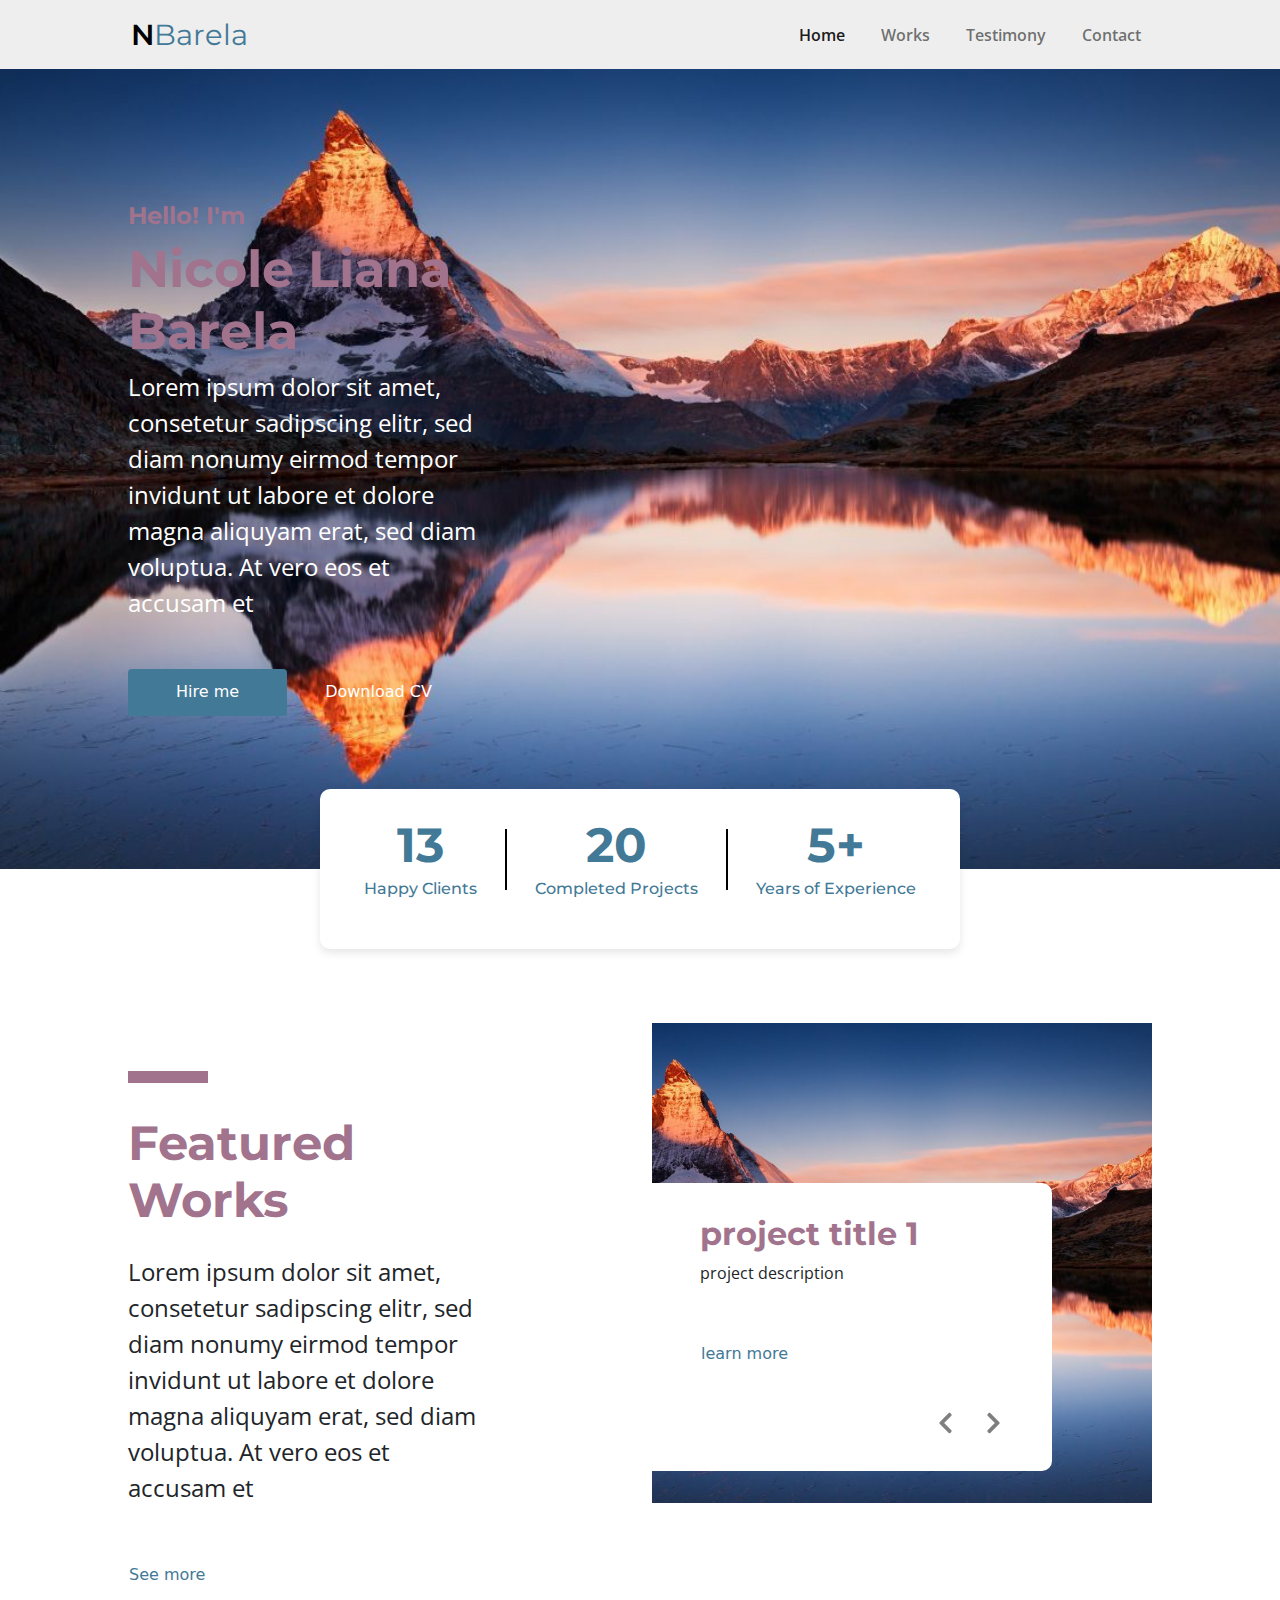
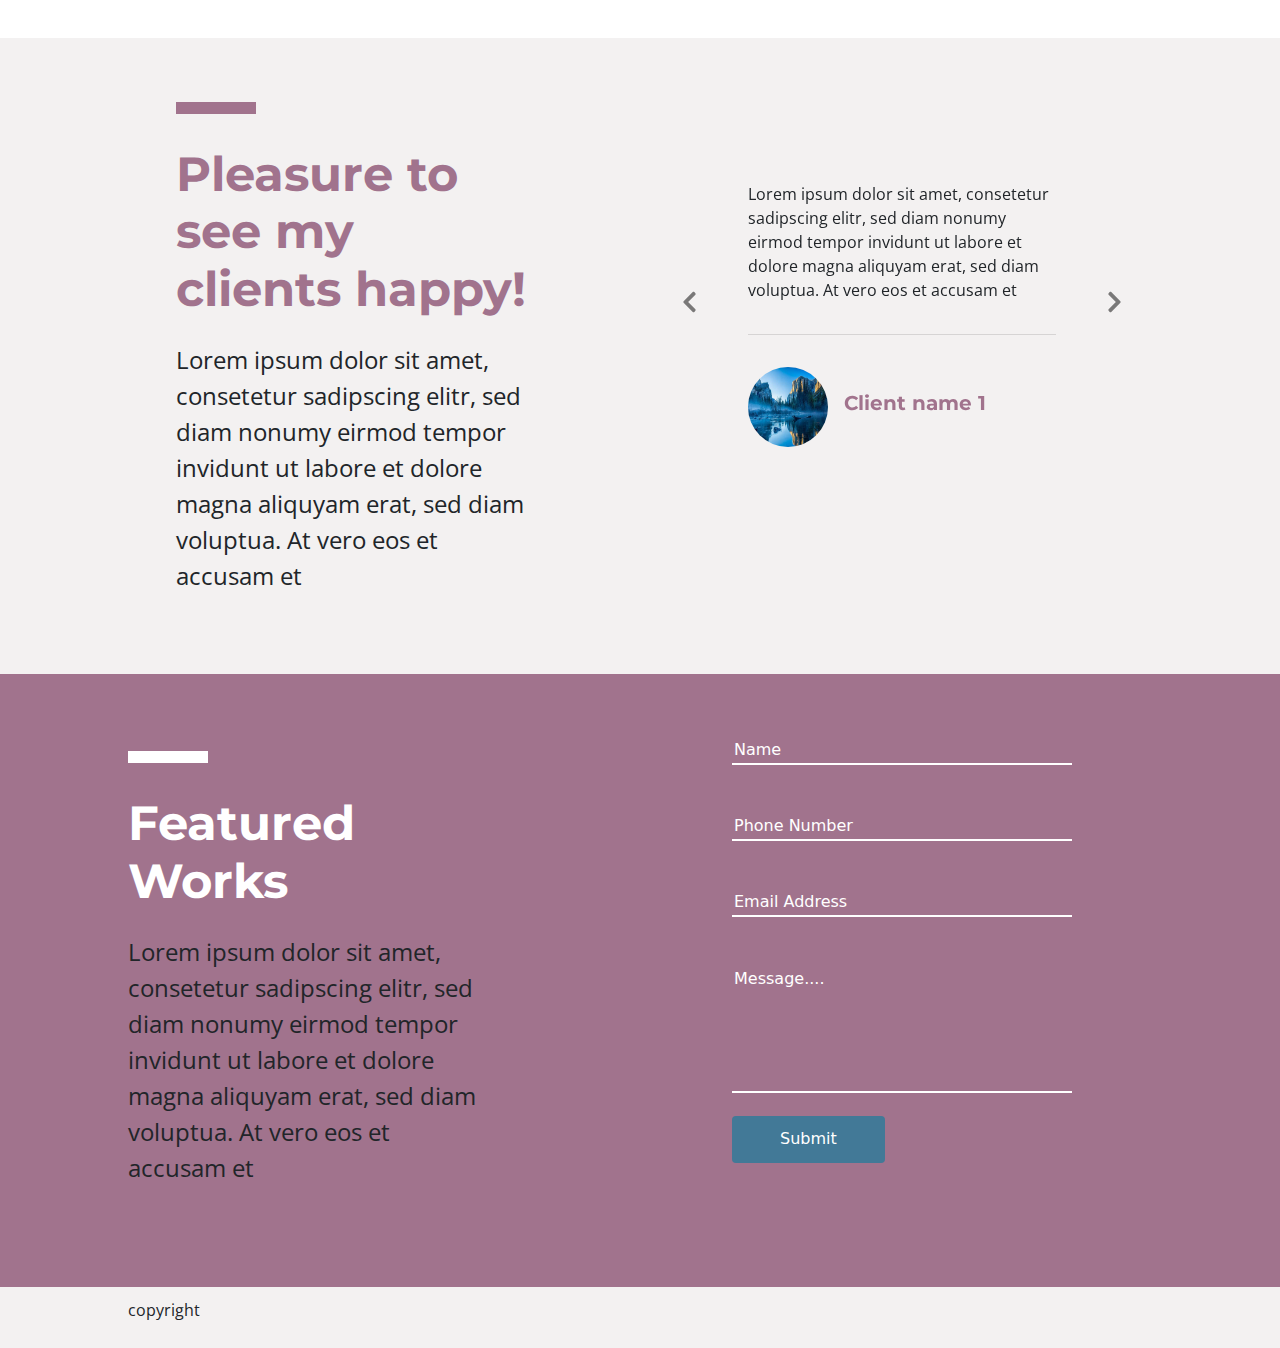
==== index.html @ 551d6d1c "commit" ====
<!DOCTYPE html>
<html lang="en">
<head>
    <meta charset="UTF-8">
    <meta name="viewport" content="width=device-width, initial-scale=1.0">
    <title>Home</title>



<!----bootstrap css---->
<link href="https://cdn.jsdelivr.net/npm/bootstrap@5.0.0-beta2/dist/css/bootstrap.min.css" rel="stylesheet" integrity="sha384-BmbxuPwQa2lc/FVzBcNJ7UAyJxM6wuqIj61tLrc4wSX0szH/Ev+nYRRuWlolflfl" crossorigin="anonymous">

<!----bootstrap css files---->
<link rel="stylesheet" href="./css/bootstrap.min.css">
<link rel="stylesheet" href="./css/bootstrap.css">

<!----custom css---->
<link href="css/styles.css" rel="stylesheet">

<!----google fonts---->
<link rel="preconnect" href="https://fonts.gstatic.com">
<link href="https://fonts.googleapis.com/css2?family=Montserrat:ital,wght@0,200;0,300;0,400;0,500;0,600;0,700;0,800;1,200;1,300;1,400;1,500;1,600;1,700;1,800&family=Open+Sans:ital,wght@0,300;0,400;0,600;0,700;0,800;1,300;1,400;1,600;1,700;1,800&display=swap" rel="stylesheet">

<!---bootstrap js---->
<script src="https://cdn.jsdelivr.net/npm/bootstrap@5.0.0-beta2/dist/js/bootstrap.bundle.min.js" integrity="sha384-b5kHyXgcpbZJO/tY9Ul7kGkf1S0CWuKcCD38l8YkeH8z8QjE0GmW1gYU5S9FOnJ0" crossorigin="anonymous"></script>

<!----fontawesome---->
<link rel="stylesheet" href="https://use.fontawesome.com/releases/v5.15.2/css/all.css" integrity="sha384-vSIIfh2YWi9wW0r9iZe7RJPrKwp6bG+s9QZMoITbCckVJqGCCRhc+ccxNcdpHuYu" crossorigin="anonymous">



</head>

<body>
<!---nav--->

<header id="header" >
    <nav class="navbar navbar-light fixed-top nav-background-color navbar-expand-lg hero-component">
        <div class="container-fluid">
            <a class="navbar-brand" href="#"><span class="brand">N<span class="brand-surname">Barela</span></span></a>
            <button class="navbar-toggler" type="button" data-bs-toggle="collapse" data-bs-target="#navbarNav" aria-controls="navbarNavDropdown" aria-expanded="false" aria-label="toggle navigation"><span class="navbar-toggler-icon"></span>
            </button>
            <div class="collapse navbar-collapse justify-content-end" id="navbarNav">
                <ul class="navbar-nav">
                    <li class="nav-item nav-item-font"><a class="nav-link active" aria-current="page" href="">Home</a></li>
                    <li class="nav-item nav-item-font"><a class="nav-link"  href="">Works</a></li>
                    <li class="nav-item nav-item-font"><a class="nav-link"  href="">Testimony</a></li>
                    <li class="nav-item nav-item-font"><a class="nav-link"  href="">Contact</a></li>
                </ul>
            </div>
        </div>
    </nav>
</header>




<!---hero---->
<div id="hero-section">
    <div class="container-fluid hero-component hero-image">
        <div class="row">
            <div class="col-lg-6">
                <div class="padding-hero-text">
                    <h1 class="small-heading">Hello! I'm</h1>
                    <h1 class="owner-name">Nicole Liana Barela</h1>
                    <p class="intro white-paragraph main-paragraph">Lorem ipsum dolor sit amet, consetetur sadipscing elitr, sed diam nonumy eirmod tempor invidunt ut labore et   dolore magna aliquyam erat, sed diam voluptua. At vero eos et accusam et</p>
                    </div>
                    <a href="#" target="_self" type="button" class="btn btn-primary button_fill"><span class="button-font-color">Hire me</span></a>
                    <a href="#" target="_blank" type="button" class="btn button_text"><span class="button-font-color">Download CV</span><i class="fas fa-arrow-down download-arrow"></i></a>
            </div>
        </div>
    </div>
</div>

<!-----credentials----->
<div id="credentials1">
    <div class="container-fluid bg-box">
        <div class="row">
            <div class="align-credentials">
                <h3 class="credentiils-titles">13<br><span class="sub-credential">Happy Clients</span></h3>
                <div class="vertical-lines"></div>
                <h3 class="credentiils-titles">20<br><span class="sub-credential">Completed Projects</span></h3>
                <div class="vertical-lines"></div>
                <h3 class="credentiils-titles">5+<br><span class="sub-credential">Years of Experience</span></h3>
            </div>
        </div>
    </div>
</div>
<!---featured works--->
<div id="featured-project">
    <div class="container-fluid hero-component">
        <div class="row">
            <div class="col-lg-6 order-lg-2 order-sm-first">
                <div id="project-carousel" class="carousel slide carousel-fade" data-bs-ride="carousel">
                    <div class="carousel-inner"> 

                        <!--
                        <ol class="carousel-indicators indicator-placement carousel-indicator-color">
                            <li data-bs-ride="carousel" class="active" data-bs-target="#project-carousel" data-bs-slide-to="0" aria-label="Slide 1" aria-current="true"></li>
                            <li data-bs-ride="carousel" data-bs-target="#project-carousel" data-bs-slide-to="1" aria-label="Slide 2"></li>
                            <li data-bs-ride="carousel" data-bs-target="#project-carousel" data-bs-slide-to="2" aria-label="Slide 3"></li>
                        </ol> 
                        -->
                        
                        <div class="carousel-item carousel-item-bg active">
                            <img src="/images/bg-sample.jpg" class="d-block project-images" alt="">
                            <div class="container">
                                <div class="carousel-description-bg">
                                    <h2>project title 1</h2>
                                    <p>project description</p>
                                    <a href="#" class="btn button_text_blue" type="button">learn more<i class="fas fa-arrow-right right-arrow"></i></a>
                                </div>
                            </div>
                        </div>
                        <div class="carousel-item carousel-item-bg">
                            <img src="/images/bg-sample 2.jpg" class="d-block project-images" alt="">
                            <div class="container">
                                <div class="carousel-description-bg">
                                    <h2>project title 2</h2>
                                    <p>project description</p>
                                    <a href="#" class="btn button_text_blue" type="button">learn more<i class="fas fa-arrow-right right-arrow"></i></a>
                                </div>
                            </div>
                        </div>
                        <div class="carousel-item carousel-item-bg">
                            <img src="/images/bg sample 3.jpg" class="d-block project-images" alt="">
                            <div class="container">
                                <div class="carousel-description-bg">
                                    <h2>project title 3</h2>
                                    <p>project description</p>
                                    <a href="#" class="btn button_text_blue" type="button">learn more<i class="fas fa-arrow-right right-arrow"></i></a>
                                </div>
                            </div>
                        </div>
                    </div>

                    <div class="project-arrows">
                        <button class="carousel-control-prev project-arrow-left" data-bs-target="#project-carousel" type="button" data-bs-slide="prev">
                            <span class="carousel-control-prev-icon" aria-hiddin="true"></span>
                            <span class="visually-hidden">Previous</span>
                        </button>
                        <button class="carousel-control-next project-arrow-right" type="button" data-bs-target="#project-carousel" data-bs-slide="next">
                            <span class="carousel-control-next-icon" aria-hidden="true"></span>
                            <span class="visually-hidden">Next</span>
                        </button>
                    </div>

                </div>
            </div>

            <div class="col-lg-6 order-lg-1 order-sm-last">
                <div class="padding-hero-text">
                    <div class="horizontal-lines"></div>
                    <h1 class="title-size">Featured Works</h1>
                    <p class="main-paragraph">Lorem ipsum dolor sit amet, consetetur sadipscing elitr, sed diam nonumy eirmod tempor invidunt ut labore et dolore magna aliquyam erat, sed diam voluptua. At vero eos et accusam et </p>
                </div>
                <a type="button" class="btn button_text_blue">See more<i class="fas fa-arrow-right right-arrow"></i></a>
            </div>

            
        </div>
    </div>
</div>

<!---testimony--->

<div id="testimony">
    <div class="container-fluid hero-component">
        <div class="row">
            <div class="col-lg-6">
                <div class="padding-hero-text">
                    <div class="horizontal-lines"></div>
                    <h1 class="title-size">Pleasure to see my clients happy!</h1>
                    <p class="main-paragraph">Lorem ipsum dolor sit amet, consetetur sadipscing elitr, sed diam nonumy eirmod tempor invidunt ut labore et dolore magna aliquyam erat, sed diam voluptua. At vero eos et accusam et </p>
                </div>
            </div>
            <div class="col-lg-6 testimonials">
            <!--
            <div id="testimony-cards" class="carousel slide" data-bs-ride="carousel" > 
                
                <ol class="carousel-indicators testimony-indicators carousel-indicator-color">
                    <li type="button" data-bs-ride="carousel" data-bs-target="#testimony-cards" data-bs-slide-to="0" class="active" aria-current="true" aria-label="Slide 1"></li>
                    <li type="button" data-bs-ride="carousel" data-bs-target="#testimony-cards" data-bs-slide-to="1" aria-label="Slide 2"></li>
                </ol> 

                <div class="carousel-inner">
                    <div class="carousel-item active">
                        <div class="row">
                            <div class="col">
                                <div class="container card">
                                    <div class="profile-image"></div>
                                    <div class="client-placeholder"></div>
                                    <div class="testimony-text">
                                        <h3>Client Name 1</h3>
                                        <p class="p-title-spacing">Lorem ipsum dolor sit amet, consetetur sadipscing elitr, sed diam nonumy eirmod tempor invidunt ut labore et dolore magna aliquyam erat, sed diam voluptua. At vero eos et accusam et</p>
                                    </div>
                                </div>
                            </div>

                            <div class="col">
                                <div class="container card">
                                    <div class="profile-image"></div>
                                    <div class="client-placeholder"></div>
                                    <div class="testimony-text">
                                        <h3>Client Name 2</h3>
                                        <p class="p-title-spacing">Lorem ipsum dolor sit amet, consetetur sadipscing elitr, sed diam nonumy eirmod tempor invidunt ut labore et dolore magna aliquyam erat, sed diam voluptua. At vero eos et accusam et</p>
                                    </div>
                                </div>
                            </div>
                        </div>
                    </div>

                    <div class="carousel-item">
                        <div class="row">
                            <div class="col">
                                <div class="container card">
                                    <div class="profile-image"></div>
                                    <div class="client-placeholder"></div>
                                    <div class="testimony-text">
                                        <h3>Client Name 3</h3>
                                        <p class="p-title-spacing">Lorem ipsum dolor sit amet, consetetur sadipscing elitr, sed diam nonumy eirmod tempor invidunt ut labore et dolore magna aliquyam erat, sed diam voluptua. At vero eos et accusam et</p>
                                    </div>
                                </div>
                            </div>

                            <div class="col">
                                <div class="container card">
                                    <div class="profile-image"></div>
                                    <div class="client-placeholder"></div>
                                    <div class="testimony-text">
                                        <h3>Client Name 4</h3>
                                        <p class="p-title-spacing">Lorem ipsum dolor sit amet, consetetur sadipscing elitr, sed diam nonumy eirmod tempor invidunt ut labore et dolore magna aliquyam erat, sed diam voluptua. At vero eos et accusam et</p>
                                    </div>
                                </div>
                            </div>
                        </div>
                    </div>
                

                </div>
            
            </div> 
            --->
                
            <div id="testimonials-2" class="carousel slide" data-bs-ride="carousel">
                <div class="carousel-inner">
                    <div class="carousel-item active">
                        <div class="testimony-text ">
                            <div class="quote-spacing">
                                <i class="fas fa-quote-left fa-5x"></i>
                            </div>
                            <p>Lorem ipsum dolor sit amet, consetetur sadipscing elitr, sed diam nonumy eirmod tempor invidunt ut labore et dolore magna aliquyam erat, sed diam voluptua. At vero eos et accusam et</p>
                            <hr class="testimonial-hr">
                            <div class="client-info">  
                                <img class="client-image" src="/images/bg-sample 2.jpg" alt="">
                                <h5 class="client-name">Client name 1</h5>
                            </div>
                        </div>
                    </div>

                    <div class="carousel-item">
                        <div class="testimony-text ">
                            <div class="quote-spacing">
                                <i class="fas fa-quote-left fa-5x"></i>
                            </div>
                            <p>Lorem ipsum dolor sit amet, consetetur sadipscing elitr, sed diam nonumy eirmod tempor invidunt ut labore et dolore magna aliquyam erat, sed diam voluptua. At vero eos et accusam et</p>
                            <hr class="testimonial-hr">
                            <div class="client-info">  
                                <img class="client-image" src="/images/bg-sample 2.jpg" alt="">
                                <h5 class="client-name">Client name 2</h5>
                            </div>
                        </div>
                    </div>
                    

                    
                </div>
                <button class="carousel-control-prev" type="button" data-bs-target="#testimonials-2" data-bs-slide="prev">
                    <span class="carousel-control-prev-icon " aria-hidden="true"></span>
                    <span class="visually-hidden">Previous</span>
                </button>
                <button class="carousel-control-next" type="button" data-bs-target="#testimonials-2" data-bs-slide="next">
                    <span class="carousel-control-next-icon" aria-hidden="true"></span>
                    <span class="visually-hidden">Next</span>
                </button>
                
            </div>
               
                

            </div>
        </div>
    </div>
</div>


<!----contact---->

<div id="contact">
    <div class="container-fluid hero-component">
        <div class="row">
            <div class="col-lg-6">
                <div class="padding-hero-text">
                    <div class="horizontal-lines"></div>
                        <h1 class="title-size">Featured Works</h1>
                        <p class="main-paragraph">Lorem ipsum dolor sit amet, consetetur sadipscing elitr, sed diam nonumy eirmod tempor invidunt ut labore et dolore magna aliquyam erat, sed diam voluptua. At vero eos et accusam et </p>
                </div>
            </div>
            <div class="col-lg-6">
                <div class="row">
                    <div class="col-lg-12">
                        <form id="contactForm" action="mailto:yumikobarry@gmail.com" method="POST">
                            <div class="form-group">
                                <input type="text" id="name" class="input" placeholder="Name">
                                
                            </div>
                            <div class="form-group" data-error="Please enter a valid number.">
                                <input type="tel" id="phone-number" class="input" placeholder="Phone Number">
                                
                            </div>
                            <div class="form-group" data-error="Please enter a valid email.">
                                <input type="email" id="email" class="input" placeholder="Email Address">
                                
                            </div>
                            <div class="form-group">
                                <textarea type="text" id="message" class="input text-area" placeholder="Message...."></textarea>
                                
                            </div>
                            <a href="" class="btn form-group btn-primary button_fill" type="submit">Submit</a>
                        </form>
                        
                    </div>
                </div>
            </div>
        </div>
    </div>
</div>


<!---footer--->

<div id="footer">
    <div class="container-fluid hero-component">
        <div class="row">
            <div class="col">
                <p>copyright</p>
            </div>
        </div>
    </div>
</div>


</body>

</html>
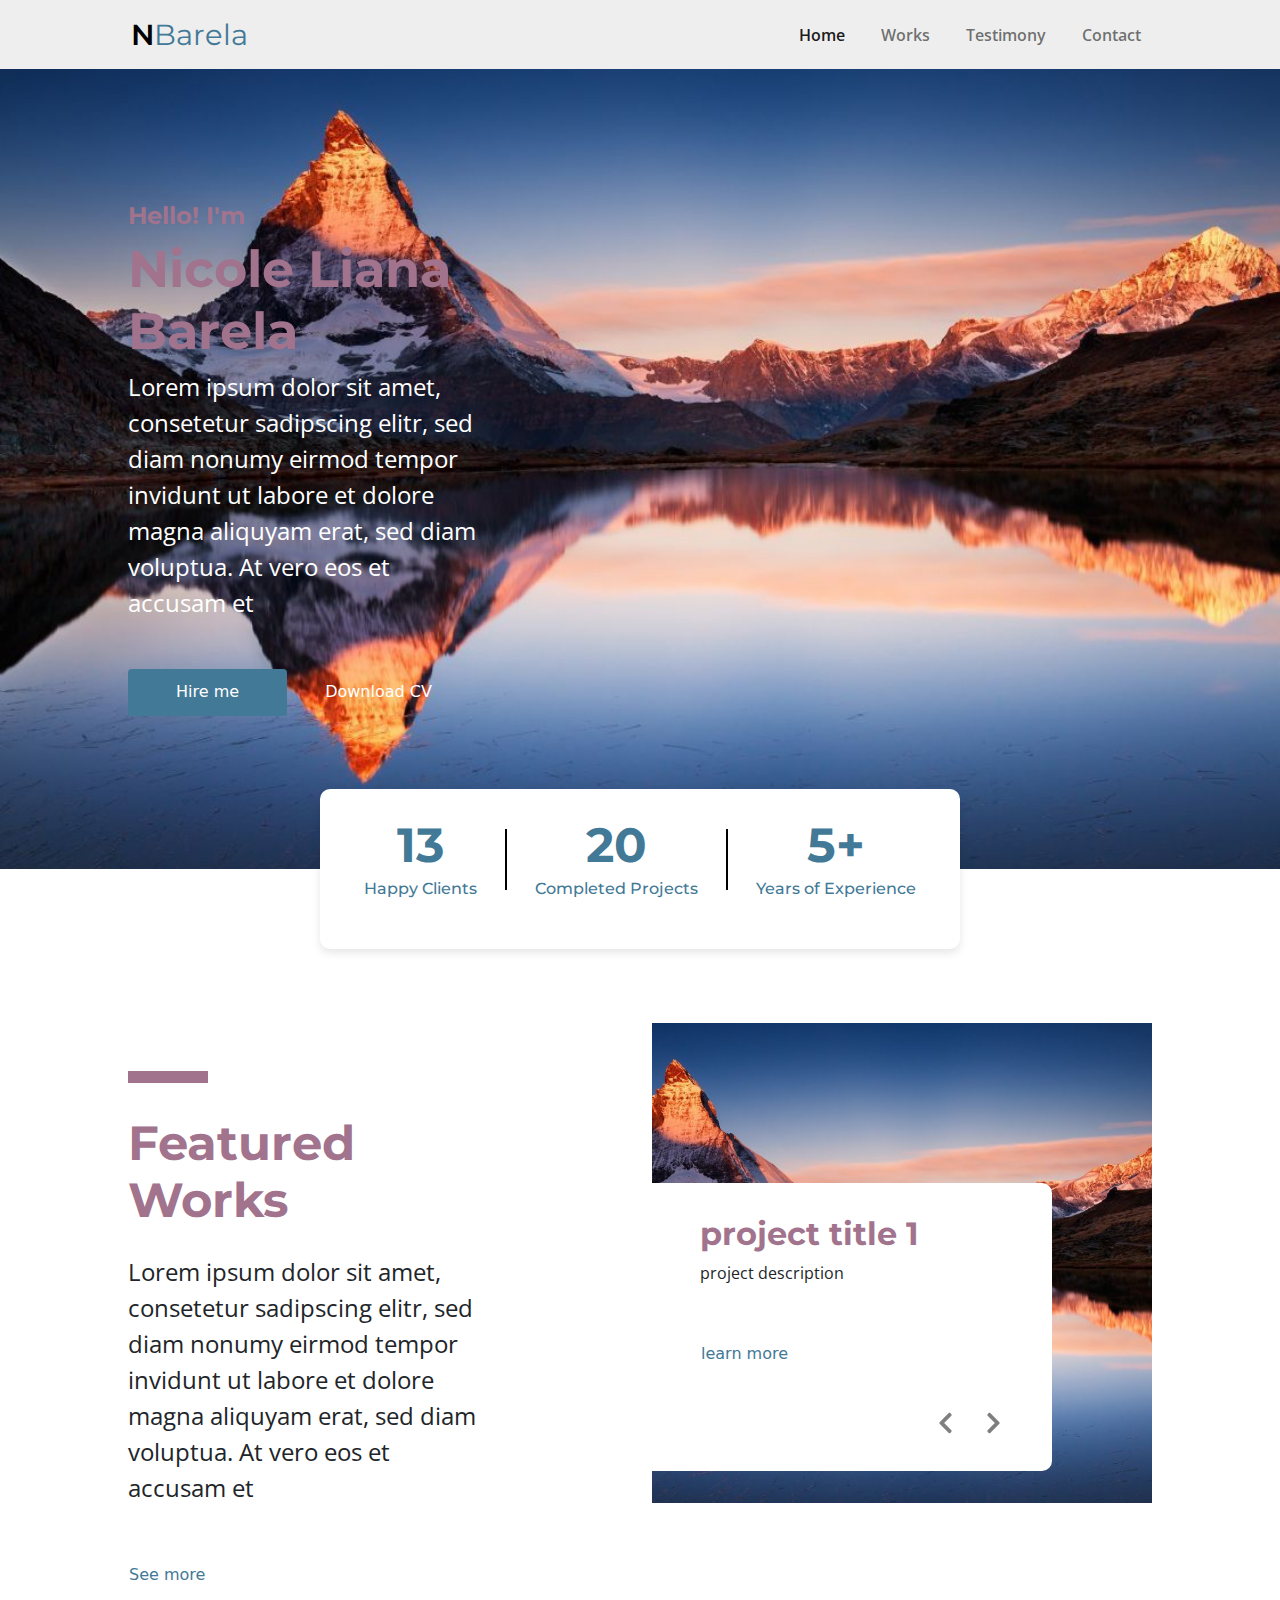
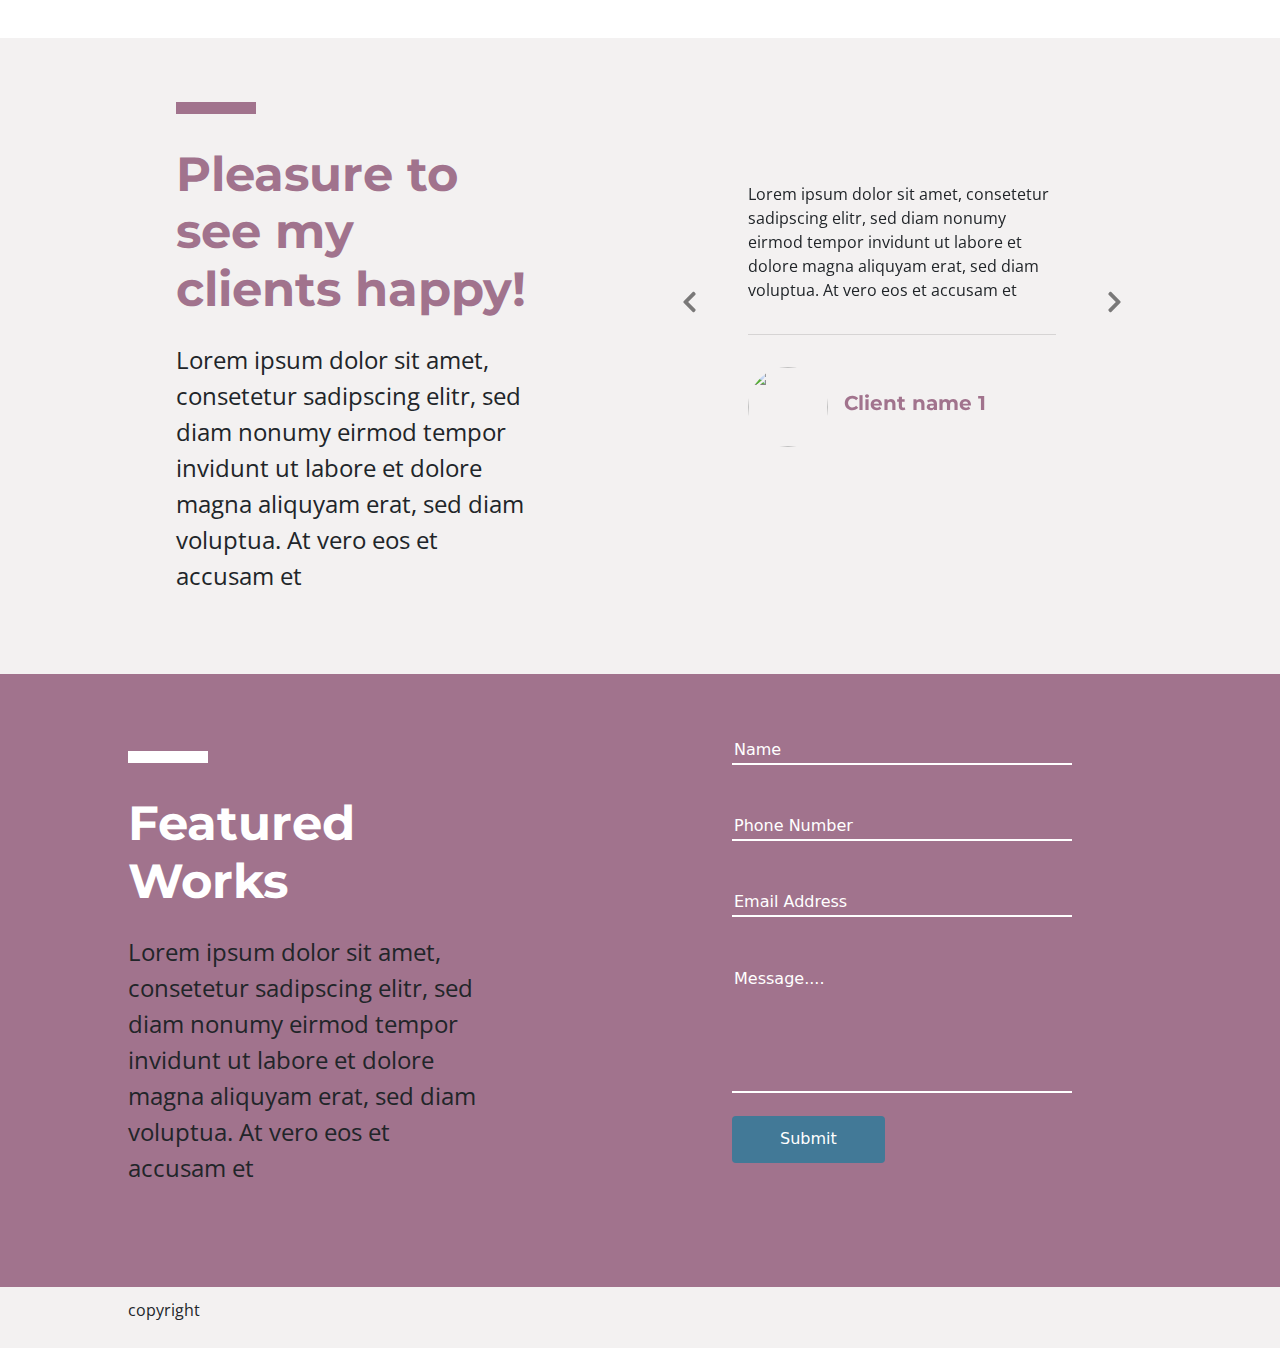
==== commit 279bf80d: "commit" ====
--- a/index.html
+++ b/index.html
@@ -7,15 +7,16 @@
 
 
 
+
 <!----bootstrap css---->
-<link href="https://cdn.jsdelivr.net/npm/bootstrap@5.0.0-beta2/dist/css/bootstrap.min.css" rel="stylesheet" integrity="sha384-BmbxuPwQa2lc/FVzBcNJ7UAyJxM6wuqIj61tLrc4wSX0szH/Ev+nYRRuWlolflfl" crossorigin="anonymous">
+
 
 <!----bootstrap css files---->
 <link rel="stylesheet" href="./css/bootstrap.min.css">
 <link rel="stylesheet" href="./css/bootstrap.css">
 
 <!----custom css---->
-<link href="css/styles.css" rel="stylesheet">
+<link href="./css/styles.css" rel="stylesheet">
 
 <!----google fonts---->
 <link rel="preconnect" href="https://fonts.gstatic.com">
@@ -113,7 +114,7 @@
                             </div>
                         </div>
                         <div class="carousel-item carousel-item-bg">
-                            <img src="/images/bg-sample 2.jpg" class="d-block project-images" alt="">
+                            <img src="/images/bg-sample-2.jpg" class="d-block project-images" alt="">
                             <div class="container">
                                 <div class="carousel-description-bg">
                                     <h2>project title 2</h2>
@@ -252,7 +253,7 @@
                             <p>Lorem ipsum dolor sit amet, consetetur sadipscing elitr, sed diam nonumy eirmod tempor invidunt ut labore et dolore magna aliquyam erat, sed diam voluptua. At vero eos et accusam et</p>
                             <hr class="testimonial-hr">
                             <div class="client-info">  
-                                <img class="client-image" src="/images/bg-sample 2.jpg" alt="">
+                                <img class="client-image" src="/images/bg-sample-2.jpg" alt="">
                                 <h5 class="client-name">Client name 1</h5>
                             </div>
                         </div>
@@ -266,7 +267,7 @@
                             <p>Lorem ipsum dolor sit amet, consetetur sadipscing elitr, sed diam nonumy eirmod tempor invidunt ut labore et dolore magna aliquyam erat, sed diam voluptua. At vero eos et accusam et</p>
                             <hr class="testimonial-hr">
                             <div class="client-info">  
-                                <img class="client-image" src="/images/bg-sample 2.jpg" alt="">
+                                <img class="client-image" src="/images/bg-sample-2.jpg" alt="">
                                 <h5 class="client-name">Client name 2</h5>
                             </div>
                         </div>
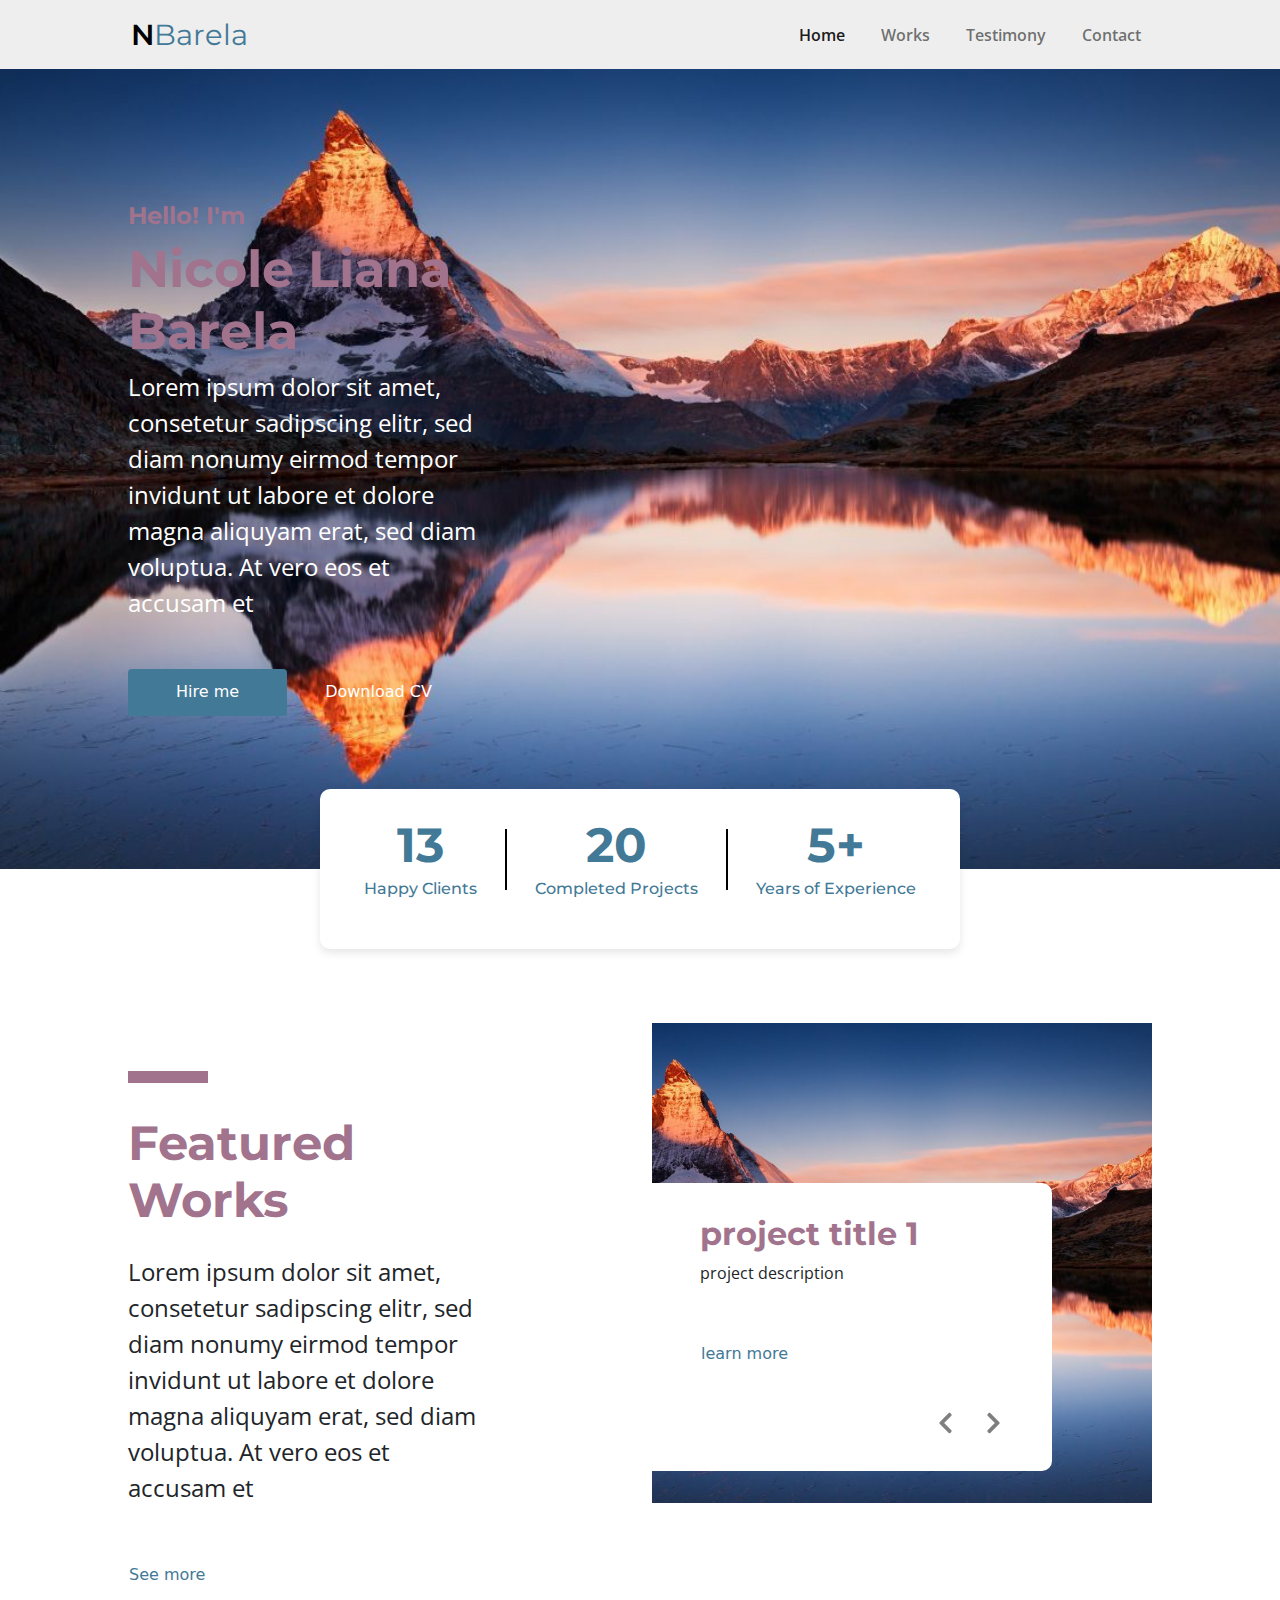
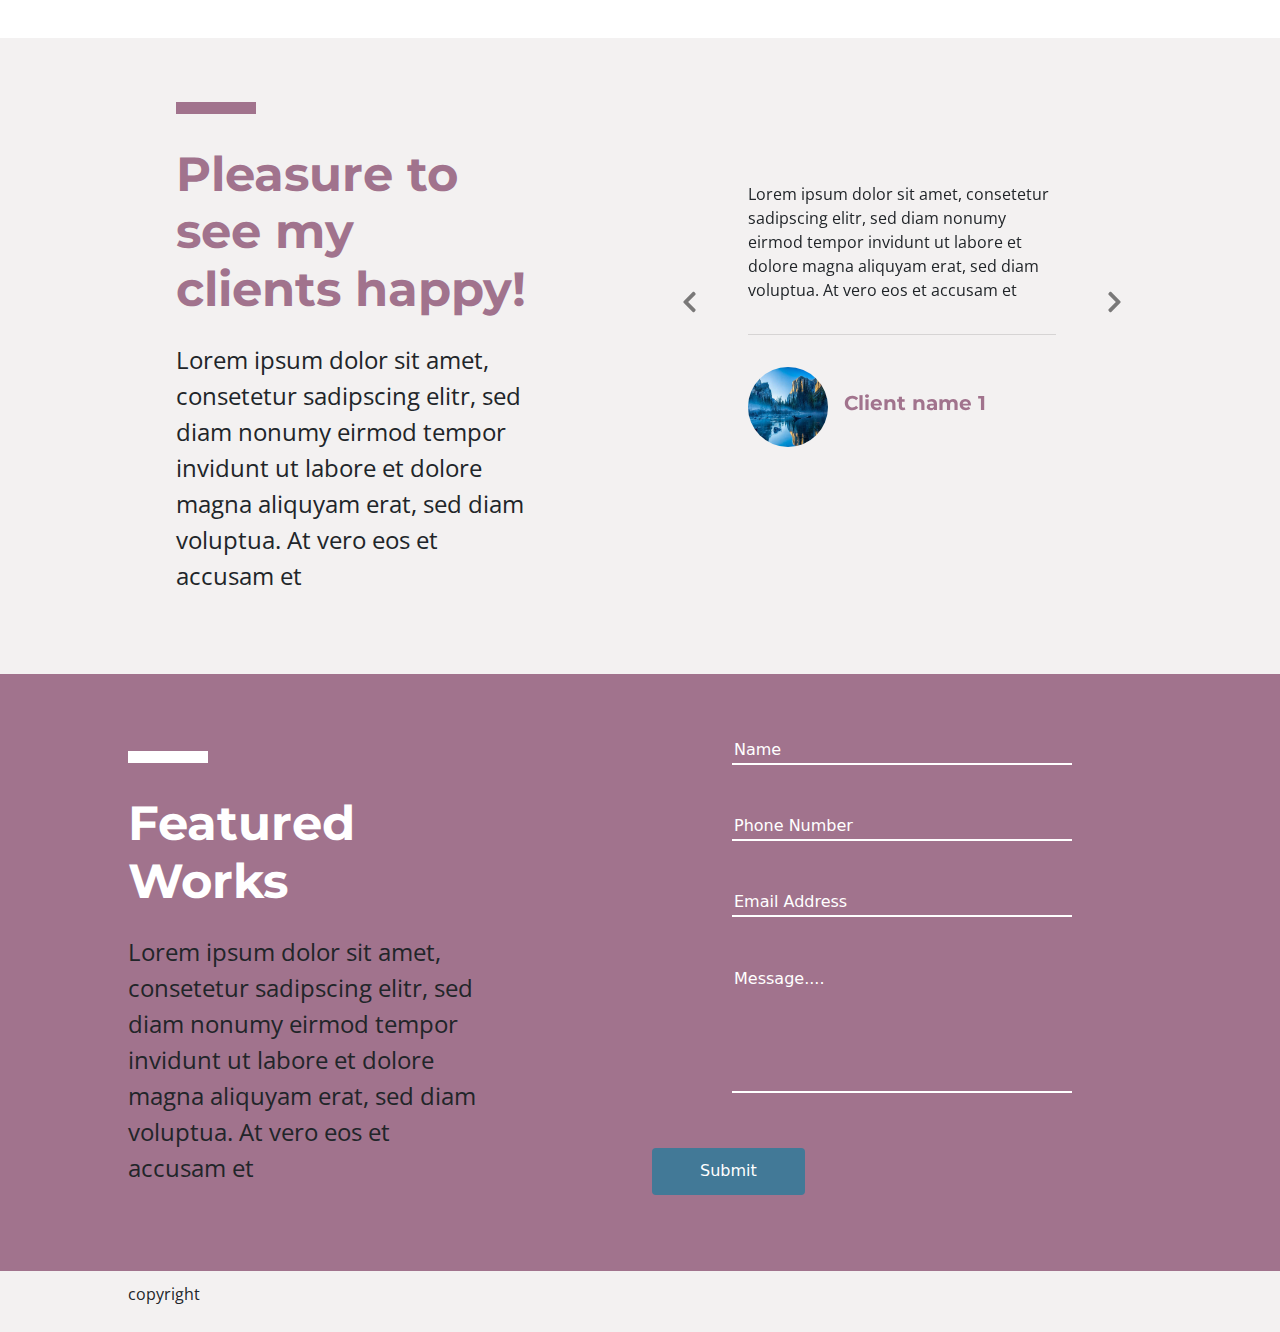
==== commit e551319d: "commit" ====
--- a/index.html
+++ b/index.html
@@ -124,7 +124,7 @@
                             </div>
                         </div>
                         <div class="carousel-item carousel-item-bg">
-                            <img src="/images/bg sample 3.jpg" class="d-block project-images" alt="">
+                            <img src="/images/bg-sample 3.jpg" class="d-block project-images" alt="">
                             <div class="container">
                                 <div class="carousel-description-bg">
                                     <h2>project title 3</h2>
--- a/css/styles.css
+++ b/css/styles.css
@@ -31,72 +31,60 @@
     color: #ffffff;
 }
 
-/**
-.button-font-color {
-    color: #ffffff;
-}
-**/
-
-/*
-.carousel-indicator-color .active {
-    background-color: #A1738D;
-}
-*/
-
 
 .carousel-control-prev-icon {
-    background-image: url(/icons/chevron-right-solid.svg);
-    transform: rotate(180deg);
+    background-image: url(/icons/chevron-right-solid.svg) !important;
+    transform: rotate(180deg) !important;
 }
 
 .carousel-control-next-icon {
-    background-image: url(/icons/chevron-right-solid.svg);
+    background-image: url(/icons/chevron-right-solid.svg) !important;
 }
 
 .hero-button {
-    padding:10rem 7rem 0;
+    padding:10rem 7rem 0 !important;
 }
 
 .button_text {
-    margin: 2rem 1rem 0 0;
-    padding: .7rem 3rem;
+    margin: 2rem 1rem 0 0 !important;
+    padding: .7rem 3rem !important;
     padding: .5em 1em !important;
-    color: #ffffff;
+    color: #ffffff !important;
 }
 
 .button_text:hover {
-    color:#2d586e;
+    color:#2d586e !important;
 }
 
 .button_text:focus {
-    outline: none;
-    box-shadow: none;
-    border:none;
+    outline: none !important;
+    box-shadow: none !important;
+    border:none !important;
 }
 
 .button_text_blue {
-    margin: 2rem 1rem 0 0;
-    padding: .7em 3em .7em 0;
+    margin: 2rem 1rem 0 0 !important;
+    padding: .7em 3em .7em 0 !important;
     padding: .5em 0 !important;
-    color: #427997;
-    outline: none;
+    color: #427997 !important;
+    outline: none !important;
 }
 
 .button_text_blue:focus{
-    box-shadow:none;
-    outline:none;
-    border:none;
+    box-shadow:none !important;
+    outline:none !important;
+    border:none !important;
 }
 
 .button_text_blue:hover{
-    color:#2d586e;
+    color:#2d586e !important;
 }
 
 
 
 .button_fill {
-    margin: 2rem 1rem 0 0;
-    padding: .7rem 3rem;
+    margin: 2rem 1rem 0 0 !important;
+    padding: .7rem 3rem !important;
 }
 
 .btn-primary {
@@ -531,41 +519,41 @@
 */
 
 .carousel-control-prev-icon {
-    background-image: url(/icons/chevron-right-solid.svg);
-    transform: rotate(180deg);
-    background-size:15px;
+    background-image: url(/icons/chevron-right-solid.svg) !important;
+    transform: rotate(180deg) !important;
+    background-size:15px !important;
 }
 
 .carousel-control-next-icon {
-    background-image: url(/icons/chevron-right-solid.svg);
-    background-size:15px;
+    background-image: url(/icons/chevron-right-solid.svg) !important;
+    background-size:15px !important;
 }
 
 .button-font-color {
-    color: #ffffff;
+    color: #ffffff !important;
 }
 
 
 
 .hero-button {
-    padding:10rem 7rem 0;
+    padding:10rem 7rem 0 !important;
 }
 
 .button_text {
-    margin: 2rem 1rem 0 0;
-    padding: .7rem 3rem;
+    margin: 2rem 1rem 0 0 !important;
+    padding: .7rem 3rem !important;
     padding: 0 !important;
 }
 
 
 .button_fill {
-    margin: 2rem 1rem 0 0;
-    padding: .7rem 3rem;
+    margin: 2rem 1rem 0 0 !important;
+    padding: .7rem 3rem !important;
 }
 
 .btn-primary {
     background-color:  #427997 !important;
-    border: none;
+    border: none !important;
 }
 
 .btn-primary:hover{
@@ -912,48 +900,43 @@
     color: #ffffff;
 }
 
-/*
-.carousel-indicator-color .active {
-    background-color: #A1738D;
-}
-*/
 
 .carousel-control-prev-icon {
-    background-image: url(/icons/chevron-right-solid.svg);
-    transform: rotate(180deg);
-    background-size:15px;
+    background-image: url(/icons/chevron-right-solid.svg) !important;
+    transform: rotate(180deg) !important;
+    background-size:15px !important;
 }
 
 .carousel-control-next-icon {
-    background-image: url(/icons/chevron-right-solid.svg);
-    background-size:15px;
+    background-image: url(/icons/chevron-right-solid.svg) !important;
+    background-size:15px !important;
 }
 
 .button-font-color {
-    color: #ffffff;
+    color: #ffffff !important;
 }
 
 
 
 .hero-button {
-    padding:10rem 7rem 0;
+    padding:10rem 7rem 0 !important;
 }
 
 .button_text {
-    margin: 2rem 1rem 0 0;
-    padding: .7rem 3rem;
+    margin: 2rem 1rem 0 0 !important;
+    padding: .7rem 3rem !important;
     padding: 0 !important;
 }
 
 
 .button_fill {
-    margin: 2rem 1rem 0 0;
-    padding: .7rem 3rem;
+    margin: 2rem 1rem 0 0 !important;
+    padding: .7rem 3rem !important;
 }
 
 .btn-primary {
     background-color:  #427997 !important;
-    border: none;
+    border: none !important;
 }
 
 .btn-primary:hover{
@@ -1303,36 +1286,36 @@
 }
 
 .carousel-control-prev-icon {
-    background-image: url(/icons/chevron-right-solid.svg);
-    transform: rotate(180deg);
-    background-size:15px;
+    background-image: url(/icons/chevron-right-solid.svg) !important;
+    transform: rotate(180deg) !important;
+    background-size:15px !important;
 }
 
 .carousel-control-next-icon {
-    background-image: url(/icons/chevron-right-solid.svg);
-    background-size:15px;
+    background-image: url(/icons/chevron-right-solid.svg) !important;
+    background-size:15px !important;
 }
 
 .button-font-color {
-    color: #ffffff;
+    color: #ffffff !important;
 }
 
 
 
 .hero-button {
-    padding:10rem 7rem 0;
+    padding:10rem 7rem 0 !important;
 }
 
 .button_text {
-    margin: 2rem 1rem 0 0;
-    padding: .7rem 3rem;
+    margin: 2rem 1rem 0 0 !important;
+    padding: .7rem 3rem !important;
     padding: 0 !important;
 }
 
 
 .button_fill {
-    margin: 2rem 1rem 0 0;
-    padding: .7rem 3rem;
+    margin: 2rem 1rem 0 0 !important;
+    padding: .7rem 3rem !important;
 }
 
 .btn-primary {
@@ -1345,7 +1328,7 @@
 }
 
 .right-arrow {
-    margin-left: .5rem;
+    margin-left: .5rem !important;
 }
 
 .download-arrow {
@@ -1687,58 +1670,58 @@
     
     
     .carousel-control-prev-icon {
-        background-image: url(/icons/chevron-right-solid.svg);
-        transform: rotate(180deg);
+        background-image: url(/icons/chevron-right-solid.svg) !important;
+        transform: rotate(180deg) !important;
     }
     
     .carousel-control-next-icon {
-        background-image: url(/icons/chevron-right-solid.svg);
+        background-image: url(/icons/chevron-right-solid.svg) !important;
     }
     
     .hero-button {
-        padding:10rem 7rem 0;
+        padding:10rem 7rem 0 !important;
     }
     
     .button_text {
-        margin: 2rem 1rem 0 0;
-        padding: .7rem 3rem;
+        margin: 2rem 1rem 0 0 !important;
+        padding: .7rem 3rem !important;
         padding: .5em 1em !important;
-        color: #ffffff;
+        color: #ffffff !important;
     }
     
     .button_text:hover {
-        color:#2d586e;
+        color:#2d586e !important;
     }
     
     .button_text:focus {
-        outline: none;
-        box-shadow: none;
-        border:none;
+        outline: none !important;
+        box-shadow: none !important;
+        border:none !important;
     }
     
     .button_text_blue {
-        margin: 2rem 1rem 0 0;
-        padding: .7em 3em .7em 0;
+        margin: 2rem 1rem 0 0 !important;
+        padding: .7em 3em .7em 0 !important;
         padding: .5em 0 !important;
-        color: #427997;
-        outline: none;
+        color: #427997 !important;
+        outline: none !important;
     }
     
     .button_text_blue:focus{
-        box-shadow:none;
-        outline:none;
-        border:none;
+        box-shadow:none !important;
+        outline:none !important;
+        border:none !important;
     }
     
     .button_text_blue:hover{
-        color:#2d586e;
+        color:#2d586e !important;
     }
     
     
     
     .button_fill {
-        margin: 2rem 1rem 0 0;
-        padding: .7rem 3rem;
+        margin: 2rem 1rem 0 0 !important;
+        padding: .7rem 3rem !important;
     }
     
     .btn-primary {
@@ -1751,11 +1734,11 @@
     }
     
     .right-arrow {
-        margin-left: .5rem;
+        margin-left: .5rem !important;
     }
     
     .download-arrow {
-        margin-left: .5rem;
+        margin-left: .5rem !important;
     }
     
     
@@ -2205,10 +2188,6 @@
     display: flex;
 }
 
-.project-container {
-
-}
-
 .cards {
     background-color: grey;
     border-radius: 10px;
@@ -2221,7 +2200,7 @@
 }
 
 .project-card-image {
-    background-size: :cover;
+    background-size:cover;
     height:100%;
     display: block;
     margin: 0 auto;
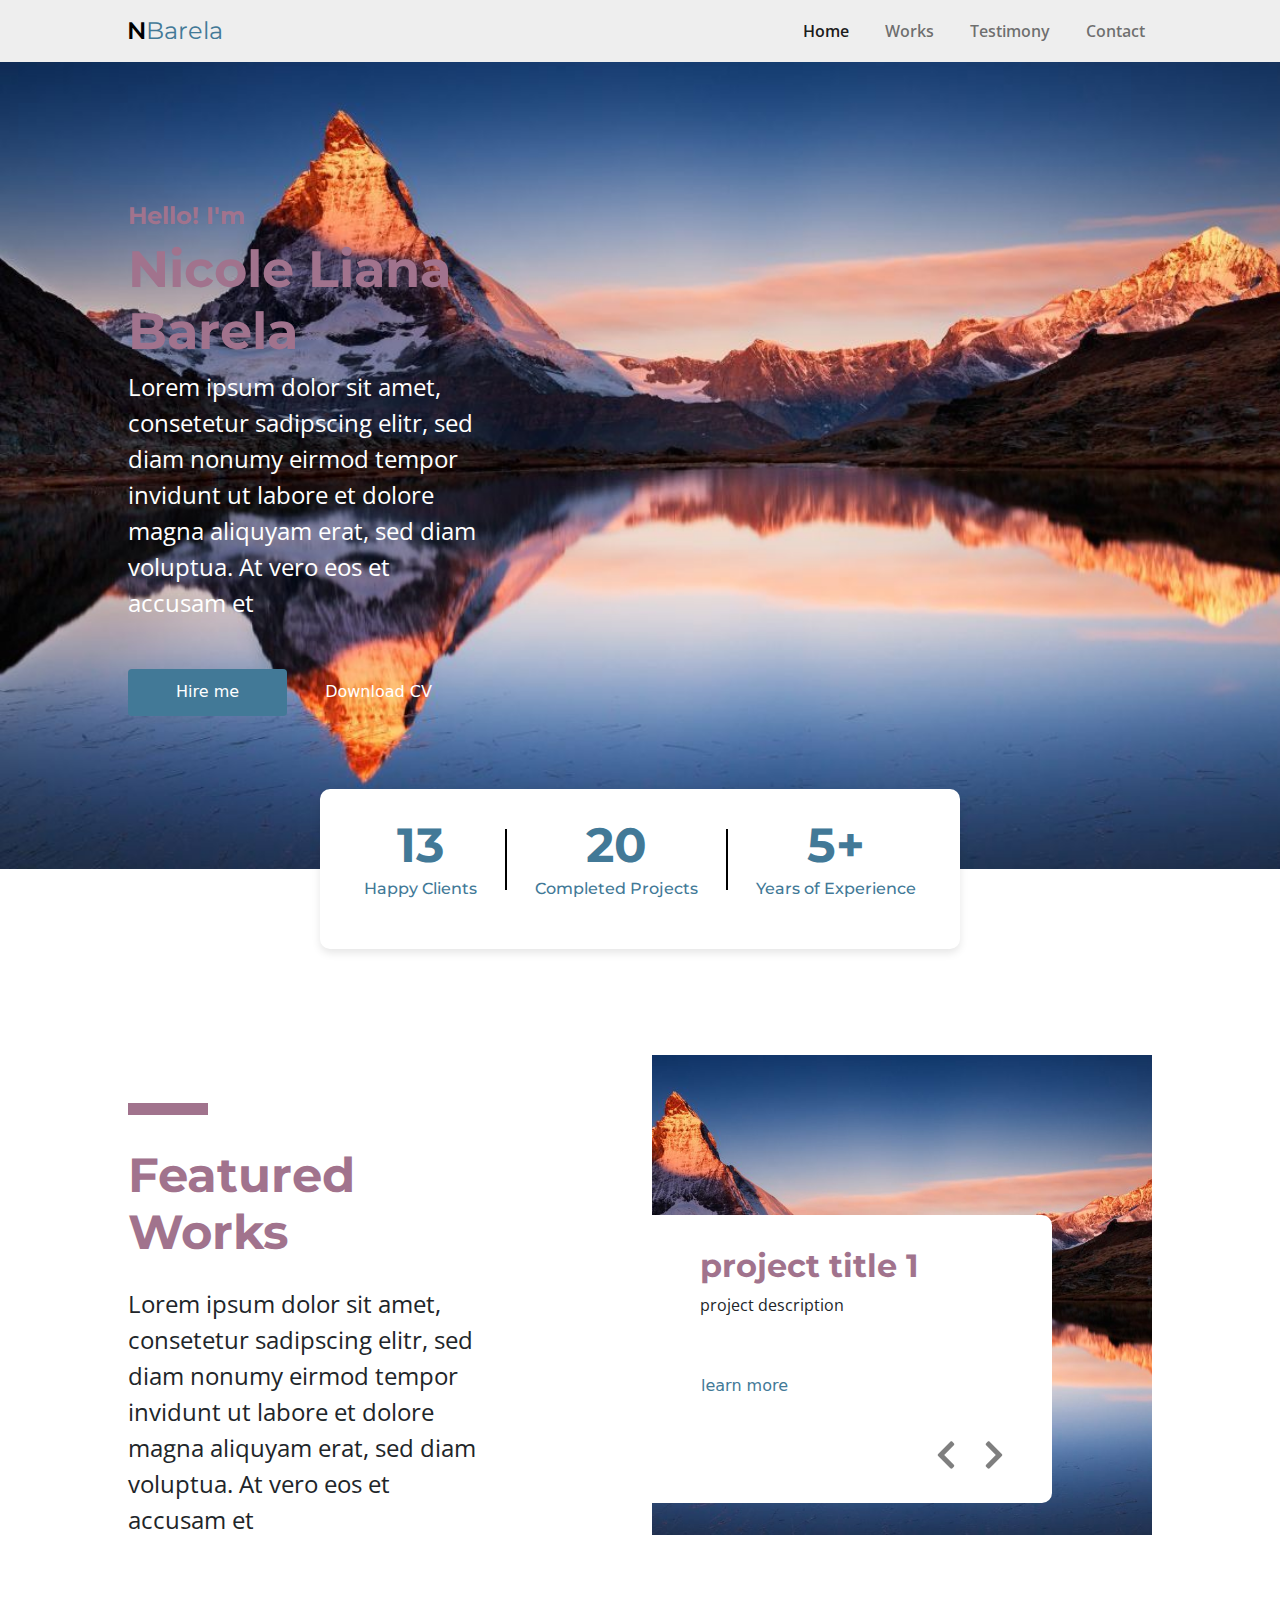
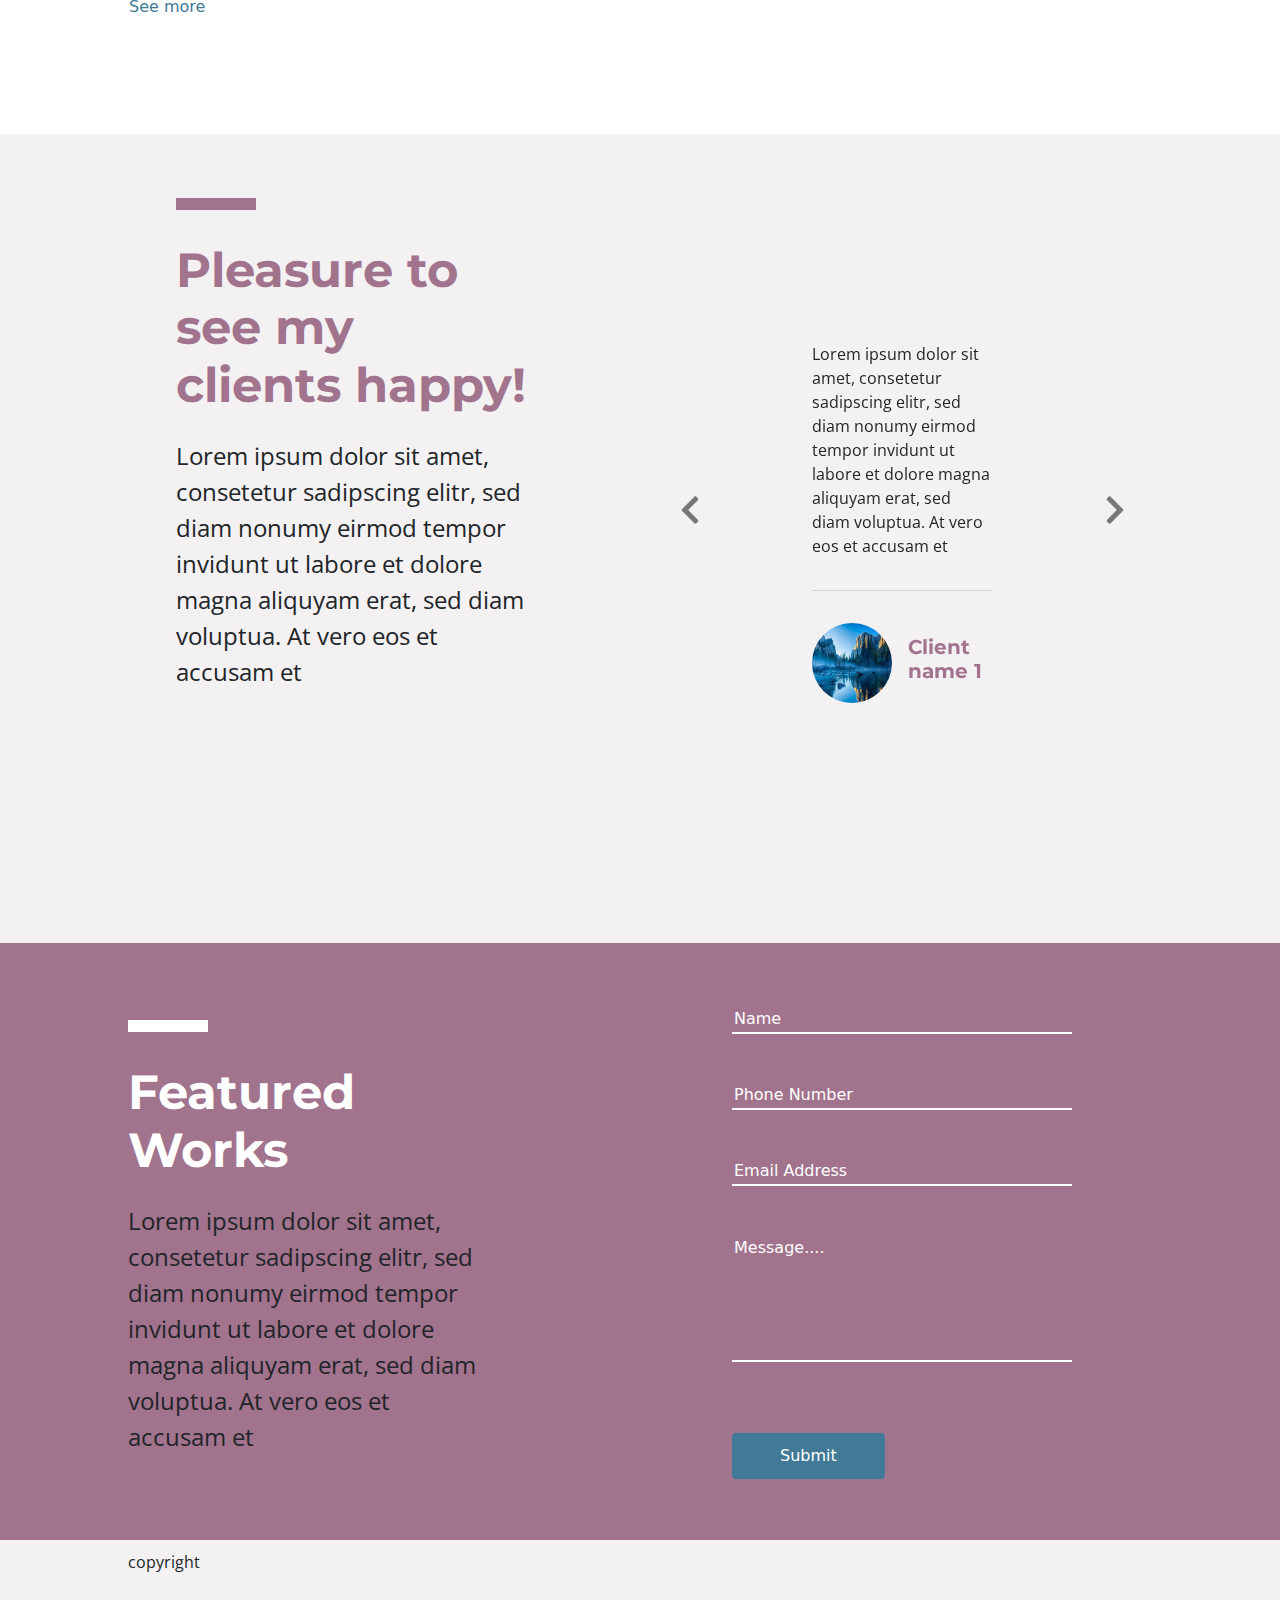
==== commit c57a480d: "1" ====
--- a/index.html
+++ b/index.html
@@ -2,7 +2,7 @@
 <html lang="en">
 <head>
     <meta charset="UTF-8">
-    <meta name="viewport" content="width=device-width, initial-scale=1.0">
+    <meta name="viewport" content="width=device-width, initial-scale=1.0, shrink-to-scale=no">
     <title>Home</title>
 
 
@@ -16,7 +16,7 @@
 <link rel="stylesheet" href="./css/bootstrap.css">
 
 <!----custom css---->
-<link href="./css/styles.css" rel="stylesheet">
+<link href="css/styles.css" rel="stylesheet">
 
 <!----google fonts---->
 <link rel="preconnect" href="https://fonts.gstatic.com">
@@ -94,17 +94,9 @@
             <div class="col-lg-6 order-lg-2 order-sm-first">
                 <div id="project-carousel" class="carousel slide carousel-fade" data-bs-ride="carousel">
                     <div class="carousel-inner"> 
-
-                        <!--
-                        <ol class="carousel-indicators indicator-placement carousel-indicator-color">
-                            <li data-bs-ride="carousel" class="active" data-bs-target="#project-carousel" data-bs-slide-to="0" aria-label="Slide 1" aria-current="true"></li>
-                            <li data-bs-ride="carousel" data-bs-target="#project-carousel" data-bs-slide-to="1" aria-label="Slide 2"></li>
-                            <li data-bs-ride="carousel" data-bs-target="#project-carousel" data-bs-slide-to="2" aria-label="Slide 3"></li>
-                        </ol> 
-                        -->
                         
                         <div class="carousel-item carousel-item-bg active">
-                            <img src="/images/bg-sample.jpg" class="d-block project-images" alt="">
+                            <img src="images/bg-sample.jpg" class="d-block project-images" alt="">
                             <div class="container">
                                 <div class="carousel-description-bg">
                                     <h2>project title 1</h2>
@@ -114,7 +106,7 @@
                             </div>
                         </div>
                         <div class="carousel-item carousel-item-bg">
-                            <img src="/images/bg-sample-2.jpg" class="d-block project-images" alt="">
+                            <img src="images/bg-sample-2.jpg" class="d-block project-images" alt="">
                             <div class="container">
                                 <div class="carousel-description-bg">
                                     <h2>project title 2</h2>
@@ -124,7 +116,7 @@
                             </div>
                         </div>
                         <div class="carousel-item carousel-item-bg">
-                            <img src="/images/bg-sample 3.jpg" class="d-block project-images" alt="">
+                            <img src="images/bg-sample-3.jpg" class="d-block project-images" alt="">
                             <div class="container">
                                 <div class="carousel-description-bg">
                                     <h2>project title 3</h2>
@@ -176,72 +168,6 @@
                 </div>
             </div>
             <div class="col-lg-6 testimonials">
-            <!--
-            <div id="testimony-cards" class="carousel slide" data-bs-ride="carousel" > 
-                
-                <ol class="carousel-indicators testimony-indicators carousel-indicator-color">
-                    <li type="button" data-bs-ride="carousel" data-bs-target="#testimony-cards" data-bs-slide-to="0" class="active" aria-current="true" aria-label="Slide 1"></li>
-                    <li type="button" data-bs-ride="carousel" data-bs-target="#testimony-cards" data-bs-slide-to="1" aria-label="Slide 2"></li>
-                </ol> 
-
-                <div class="carousel-inner">
-                    <div class="carousel-item active">
-                        <div class="row">
-                            <div class="col">
-                                <div class="container card">
-                                    <div class="profile-image"></div>
-                                    <div class="client-placeholder"></div>
-                                    <div class="testimony-text">
-                                        <h3>Client Name 1</h3>
-                                        <p class="p-title-spacing">Lorem ipsum dolor sit amet, consetetur sadipscing elitr, sed diam nonumy eirmod tempor invidunt ut labore et dolore magna aliquyam erat, sed diam voluptua. At vero eos et accusam et</p>
-                                    </div>
-                                </div>
-                            </div>
-
-                            <div class="col">
-                                <div class="container card">
-                                    <div class="profile-image"></div>
-                                    <div class="client-placeholder"></div>
-                                    <div class="testimony-text">
-                                        <h3>Client Name 2</h3>
-                                        <p class="p-title-spacing">Lorem ipsum dolor sit amet, consetetur sadipscing elitr, sed diam nonumy eirmod tempor invidunt ut labore et dolore magna aliquyam erat, sed diam voluptua. At vero eos et accusam et</p>
-                                    </div>
-                                </div>
-                            </div>
-                        </div>
-                    </div>
-
-                    <div class="carousel-item">
-                        <div class="row">
-                            <div class="col">
-                                <div class="container card">
-                                    <div class="profile-image"></div>
-                                    <div class="client-placeholder"></div>
-                                    <div class="testimony-text">
-                                        <h3>Client Name 3</h3>
-                                        <p class="p-title-spacing">Lorem ipsum dolor sit amet, consetetur sadipscing elitr, sed diam nonumy eirmod tempor invidunt ut labore et dolore magna aliquyam erat, sed diam voluptua. At vero eos et accusam et</p>
-                                    </div>
-                                </div>
-                            </div>
-
-                            <div class="col">
-                                <div class="container card">
-                                    <div class="profile-image"></div>
-                                    <div class="client-placeholder"></div>
-                                    <div class="testimony-text">
-                                        <h3>Client Name 4</h3>
-                                        <p class="p-title-spacing">Lorem ipsum dolor sit amet, consetetur sadipscing elitr, sed diam nonumy eirmod tempor invidunt ut labore et dolore magna aliquyam erat, sed diam voluptua. At vero eos et accusam et</p>
-                                    </div>
-                                </div>
-                            </div>
-                        </div>
-                    </div>
-                
-
-                </div>
-            
-            </div> 
-            --->
                 
             <div id="testimonials-2" class="carousel slide" data-bs-ride="carousel">
                 <div class="carousel-inner">
@@ -253,7 +179,7 @@
                             <p>Lorem ipsum dolor sit amet, consetetur sadipscing elitr, sed diam nonumy eirmod tempor invidunt ut labore et dolore magna aliquyam erat, sed diam voluptua. At vero eos et accusam et</p>
                             <hr class="testimonial-hr">
                             <div class="client-info">  
-                                <img class="client-image" src="/images/bg-sample-2.jpg" alt="">
+                                <img class="client-image" src="images/bg-sample-2.jpg" alt="">
                                 <h5 class="client-name">Client name 1</h5>
                             </div>
                         </div>
@@ -267,7 +193,7 @@
                             <p>Lorem ipsum dolor sit amet, consetetur sadipscing elitr, sed diam nonumy eirmod tempor invidunt ut labore et dolore magna aliquyam erat, sed diam voluptua. At vero eos et accusam et</p>
                             <hr class="testimonial-hr">
                             <div class="client-info">  
-                                <img class="client-image" src="/images/bg-sample-2.jpg" alt="">
+                                <img class="client-image" src="images/bg-sample-2.jpg" alt="">
                                 <h5 class="client-name">Client name 2</h5>
                             </div>
                         </div>
@@ -325,9 +251,13 @@
                             </div>
                             <div class="form-group">
                                 <textarea type="text" id="message" class="input text-area" placeholder="Message...."></textarea>
-                                
-                            </div>
-                            <a href="" class="btn form-group btn-primary button_fill" type="submit">Submit</a>
+                                <a href="" class="btn form-group btn-primary button_fill submit-botton" type="submit">Submit</a>
+                                
+                            </div>
+                            <div>
+                                
+                            </div>
+                            
                         </form>
                         
                     </div>
--- a/css/styles.css
+++ b/css/styles.css
@@ -1,3 +1,5 @@
+@import url("bootstrap.min.css");
+
 /****global style****/
 /*
 font-family: 'Montserrat', sans-serif;
@@ -33,12 +35,12 @@
 
 
 .carousel-control-prev-icon {
-    background-image: url(/icons/chevron-right-solid.svg) !important;
+    background-image: url(../icons/chevron-right-solid.svg) !important;
     transform: rotate(180deg) !important;
 }
 
 .carousel-control-next-icon {
-    background-image: url(/icons/chevron-right-solid.svg) !important;
+    background-image: url(../icons/chevron-right-solid.svg) !important;
 }
 
 .hero-button {
@@ -176,9 +178,9 @@
 }
 
 .hero-image {
-    background-image: url(/images/bg-sample.jpg);
+    background-image: url(../images/bg-sample.jpg);
     background-size: cover;
-    background-repeat: no-repeat;
+    
 }
 
 .padding-hero-text {
@@ -292,14 +294,6 @@
     left: 19em;
 }
 
-/*
-.indicator-placement {
-    justify-content: left;
-    margin: 0 3em;
-    bottom: 3em;
-}
-*/
-
 .project-images {
     object-fit: cover;
     width: 100%;
@@ -317,57 +311,6 @@
 #testimony .padding-hero-text {
     margin-left: 3rem;
 }
-
-/*
-.card {
-    height: 30em;
-    width: 20em;
-    border-radius: 10px;
-    border-style: none;
-    box-shadow: 0 4px 8px 0 rgba(0, 0, 0, 0.10);
-    text-align: center;
-    margin: 1em 20px;
-}
-
-
-.client-placeholder {
-    height: 8em;
-    width: 20rem;
-    background-color: #427997;
-    border-radius: 10px 10px 0 0;
-    display: flex;
-    position: absolute;
-    left:0;    
-}
-
-.testimony-text {
-    position: relative;
-    margin-top: 2em;
-}
-
-.profile-image {
-    height: 8em;
-    width: 8em;
-    background-color:red;
-    border-radius: 20em;
-    z-index: 1;
-    margin: 4em auto 0;
-}
-
-
-.testimonials {
-    position: relative;
-}
-
-.testimony-indicators {
-    display: absolute;
-    bottom: -3em;
-    justify-content: left;
-    margin: 0 3em;
-}
-
-
-**/
 
 #testimonials-2 {
     display: relative;
@@ -462,7 +405,7 @@
 }
 
 .form-group:nth-child(4){
-    margin: 0 5em 1em;
+    margin: 0 5em 1em 5em;
 }
 
 ::placeholder {
@@ -475,1701 +418,15 @@
     outline: none;
 }
 
+.submit-botton {
+    top: 2em;
+}
+
 
 /************footer*************/
 #footer .hero-component {
     background-color:#F3F1F1;
     padding: 0.8% 10%;
-}
-
-
-
-/***********mobile*************/
-@media (max-width: 576px) {
-/*global style*/
-h1, h2, h3, h4, h5, h6 {
-    font-family: 'Montserrat', sans-serif;
-    color: #A1738D;
-    font-weight: 700;
-}
-
-.main-paragraph {
-    font-size: 1rem;
-}
-
-p {
-    font-family: 'Open Sans', sans-serif;
-    font-size: 1rem;
-}
-
-.white-paragraph {
-    color: #ffffff;
-}
-
-
-a {
-    text-decoration: none;
-    color: #ffffff;
-}
-
-/*
-.carousel-indicator-color .active {
-    background-color: #A1738D;
-}
-*/
-
-.carousel-control-prev-icon {
-    background-image: url(/icons/chevron-right-solid.svg) !important;
-    transform: rotate(180deg) !important;
-    background-size:15px !important;
-}
-
-.carousel-control-next-icon {
-    background-image: url(/icons/chevron-right-solid.svg) !important;
-    background-size:15px !important;
-}
-
-.button-font-color {
-    color: #ffffff !important;
-}
-
-
-
-.hero-button {
-    padding:10rem 7rem 0 !important;
-}
-
-.button_text {
-    margin: 2rem 1rem 0 0 !important;
-    padding: .7rem 3rem !important;
-    padding: 0 !important;
-}
-
-
-.button_fill {
-    margin: 2rem 1rem 0 0 !important;
-    padding: .7rem 3rem !important;
-}
-
-.btn-primary {
-    background-color:  #427997 !important;
-    border: none !important;
-}
-
-.btn-primary:hover{
-    background-color: #2d586e !important;
-}
-
-.right-arrow {
-    margin-left: .5rem;
-}
-
-.download-arrow {
-    margin-left: .5rem;
-    color: white;
-}
-
-
-.horizontal-lines {
-    width: 3rem;
-    border-top: none;
-    border-left: none;
-    border-right: none;
-    border-bottom: solid;
-    border-color: #A1738D;
-    border-width: .4rem;
-    margin-bottom: 2rem;
-}
-
-.title-size {
-    font-size: 2rem;
-    margin-bottom: 1.5rem;
-}
-
-
-/*nav*/
-.brand {
-    color: black;
-    font-family: 'Montserrat', sans-serif;
-    font-weight: 600;
-    font-size: 1.5rem;
-    color:black;
-}
-
-.brand-surname {
-    font-weight: 400;
-    color: #427997;
-}
-
-#header .hero-component {
-    position: fixed;
-    padding: .5em 2%;
-}
-
-.nav-background-color {
-    background-color: #eeeeee !important;
-}
-
-.nav-item-font {
-    font-family: 'Open Sans', sans-serif;
-    font-size: 1rem;
-    font-weight: 600;
-    padding-left: 20px;
-}
-
-/*hero*/
-#hero-section {
-    background-color: gray;
-}
-
-.hero-component {
-    position: relative;
-    padding: 40% 5%;
-}
-
-.hero-image {
-    background-image: url(/images/bg-sample.jpg);
-    background-size: cover;
-    background-repeat: no-repeat;
-}
-
-.padding-hero-text {
-    width: 100%;
-}
-
-.small-heading {
-    font-size:1rem;
-}
-
-.owner-name {
-    font-size: 2.2em;
-}
-
-
-/*credentials*/
-#credentials .hero-component {
-    padding: 1.5% 5%;
-    background-color: #427997;
-}
-
-.align-credentials {
-    display: inline-flex;
-    position: relative;
-    padding: 2rem .7rem;
-
-}
-
-.credentiils-titles {
-    margin: 0 auto;
-    text-align: center;
-    color:#427997;
-    font-size: 2rem;
-    line-height: 1rem;
-}
-
-
-.sub-credential {
-    font-weight: 500;
-    font-size: .9rem !important;
-}
-
-#credentials1 {
-    height: 8rem;
-    width: 100%;
-    background-color: #ffffff;
-    margin: 0 auto;
-    position: relative;
-    bottom: 0rem;
-    border-radius: 0px;
-    z-index: 1;
-    box-shadow: 0 4px 8px 0 rgba(0, 0, 0, 0.10);
-}
-
-.vertical-lines {
-    height: 100%;
-    width: 0.10rem;
-    background-color: black;
-    border-style: none;
-}
-
-
-/*featured project*/
-#featured-project .hero-component {
-    padding: 4em 5%;
-}
-
-#featured-project .padding-hero-text {
-    padding-top: 3em;
-}
-
-.carousel-item-bg {
-    position: relative;
-    height: 28em;
-}
-
-.carousel-description-bg {
-    background-color: #ffffff;
-    height: 15em;
-    width: 19em;
-    padding: 2em 1em;
-    position: absolute;
-    top: 13em;
-    left: 0;
-    border-radius: 0 10px 0 0;
-}
-
-.carousel-placement {
-    position: relative;
-    left: 0;
-}
-
-.project-images {
-    object-fit: cover;
-    width: 100%;
-    height: 100%;
-}
-
-.project-arrows {
-    position: relative;
-    bottom: 2.5em;
-}
-
-.project-arrow-left {
-    position: relative;
-    left: 12em;
-}
-
-.project-arrow-right {
-    position: absolute;
-    left: 15em;
-}
-
-/******testimony******/
-#testimony .hero-component {
-    background-color: #F3F1F1;
-    padding: 5em 5% 7em 5%;
-    margin-top: 0;
-}
-
-#testimony .padding-hero-text {
-    margin-left: 0;
-}
-
-#testimonials-2 {
-    display: relative;
-    bottom: 0em;
-    top: 2em;
-}
-
-.quote-spacing {
-    margin: 0 0 2em;
-}
-
-.testimony-text {
-    text-align: left;
-    padding: 0rem 3.5em;
-}
-
-.testimony-padding {
-    padding: 100px;
-}
-
-.client-info{
-    display: inline-flex;
-    align-items: center;
-}
-
-#testimony .testimonial-hr {
-    border-left-style: none;
-    border-right-style: none;
-    border-top-style: none;
-    border-bottom-style: solid;
-    border-color: gray;
-    border-width: 0.1em;
-    margin: 2em 0;
-}
-
-.client-image {
-    height: 60px;
-    width: 60px;
-    margin-right: 1em;
-    border: none;
-    border-radius: 5em;
-}
-
-.client-name {
-    font-size: 1em !important;
-}
-
-/*contact*/
-#contact .hero-component{
-    padding: 5rem 5% 1%;
-    background-color: #A1738D;
-}
-
-#contact .title-size {
-    color: #ffffff!important;
-}
-
-#contact .horizontal-lines{
-    border-color: #ffffff !important;    
-}
-
-#contactForm {
-    margin-top: 5rem;
-}
-
-#contactForm .input {
-    background-color: transparent;
-    border-color: #ffffff;
-    border-width: 0 0 2px 0;
-    width: 100%;
-    outline: none;
-}
-
-input:required:invalid{
-    border-color: red;
-}
-
-.form-group [data-error] .input {
-    border-color: red;
-    color:#c92432;
-}
-
-.form-group [data-error]::after {
-    content:attr(data-error);
-}
-
-#contactForm .input:focus{
-    border-color: #427997;
-}
-
-.form-group {
-    position: relative;
-    top: -2em;
-    margin: 3em 0em 3em 0em;
-}
-
-.form-group:nth-child(4){
-    margin: 0 0em 1em;
-}
-
-::placeholder {
-    color: #ffffff;
-}
-
-.text-area {
-    height: 8em;
-    resize: none;
-    outline: none;
-}
-
-/*footer*/
-#footer .hero-component {
-    background-color:#F3F1F1;
-    padding: 0.8% 5%;
-}
-
-}
-
-/*tablet breakpoint (horizontal)*/
-@media (min-width: 1024px){
-/*global style*/
-h1, h2, h3, h4, h5, h6 {
-    font-family: 'Montserrat', sans-serif;
-    color: #A1738D;
-    font-weight: 700;
-}
-
-.main-paragraph {
-    font-size: 1rem;
-}
-
-p {
-    font-family: 'Open Sans', sans-serif;
-    font-size: 1rem;
-}
-
-.white-paragraph {
-    color: #ffffff;
-}
-
-
-a {
-    text-decoration: none;
-    color: #ffffff;
-}
-
-
-.carousel-control-prev-icon {
-    background-image: url(/icons/chevron-right-solid.svg) !important;
-    transform: rotate(180deg) !important;
-    background-size:15px !important;
-}
-
-.carousel-control-next-icon {
-    background-image: url(/icons/chevron-right-solid.svg) !important;
-    background-size:15px !important;
-}
-
-.button-font-color {
-    color: #ffffff !important;
-}
-
-
-
-.hero-button {
-    padding:10rem 7rem 0 !important;
-}
-
-.button_text {
-    margin: 2rem 1rem 0 0 !important;
-    padding: .7rem 3rem !important;
-    padding: 0 !important;
-}
-
-
-.button_fill {
-    margin: 2rem 1rem 0 0 !important;
-    padding: .7rem 3rem !important;
-}
-
-.btn-primary {
-    background-color:  #427997 !important;
-    border: none !important;
-}
-
-.btn-primary:hover{
-    background-color: #2d586e !important;
-}
-
-.right-arrow {
-    margin-left: .5rem;
-}
-
-.download-arrow {
-    margin-left: .5rem;
-    color: white;
-}
-
-
-.horizontal-lines {
-    width: 4rem;
-    border-top: none;
-    border-left: none;
-    border-right: none;
-    border-bottom: solid;
-    border-color: #A1738D;
-    border-width: .5rem;
-    margin-bottom: 2rem;
-}
-
-.title-size {
-    font-size: 2.5rem;
-    margin-bottom: 1.5rem;
-}
-
-
-
-.main-paragraph {
-    font-size: 1rem;
-}
-    
-/*nav*/
-.brand {
-    color: black;
-    font-family: 'Montserrat', sans-serif;
-    font-weight: 600;
-    font-size: 1.5rem;
-    color:black;
-}
-
-.brand-surname {
-    font-weight: 400;
-    color: #427997;
-}
-
-#header .hero-component {
-    position: fixed;
-    padding: .5em 4%;
-}
-
-.nav-background-color {
-    background-color: #eeeeee !important;
-}
-
-.nav-item-font {
-    font-family: 'Open Sans', sans-serif;
-    font-size: 1rem;
-    font-weight: 600;
-    padding-left: 20px;
-}
-
-
-/*hero*/
-#hero-section {
-    background-color: gray;
-}
-
-.hero-component {
-    position: relative;
-    padding: 12% 5%;
-}
-
-.hero-image {
-    background-image: url(/images/bg-sample.jpg);
-    background-size: cover;
-    background-repeat: no-repeat;
-}
-
-.padding-hero-text {
-    width: 95%;
-}
-
-.small-heading {
-    font-size:1rem;
-}
-
-.owner-name {
-    font-size: 2.2em;
-}
-
-/*credentials*/
-#credentials .hero-component {
-    padding: 1.5% 5%;
-    background-color: #427997;
-}
-
-.align-credentials {
-    display: inline-flex;
-    position: relative;
-    padding: 3rem 1rem;
-
-}
-
-.credentiils-titles {
-    margin: 0 auto;
-    text-align: center;
-    color:#427997;
-    font-size: 2.5rem;
-    line-height: 2rem;
-}
-
-
-.sub-credential {
-    font-weight: 500;
-    font-size: 1.3rem !important;
-}
-
-#credentials1 {
-    height: 10rem;
-    width: 90%;
-    background-color: #ffffff;
-    margin: 0 auto;
-    position: relative;
-    bottom: 5rem;
-    border-radius: 10px;
-    z-index: 1;
-    box-shadow: 0 4px 8px 0 rgba(0, 0, 0, 0.10);
-}
-
-.vertical-lines {
-    height: 100%;
-    width: 0.10rem;
-    background-color: black;
-    border-style: none;
-}
-
-
-/*featured project*/
-#featured-project .hero-component {
-    padding: 3em 5%;
-    bottom: 2em;
-}
-
-#featured-project .padding-hero-text {
-    padding-top: 3em;
-}
-
-.carousel-item-bg {
-    position: relative;
-    height: 28em;
-}
-
-.carousel-description-bg {
-    background-color: #ffffff;
-    height: 15em;
-    width: 19em;
-    padding: 2em 1em;
-    position: absolute;
-    top: 10em;
-    left: 0;
-    border-radius: 0 10px 10px 0;
-}
-
-.carousel-placement {
-    position: relative;
-    left: 0;
-}
-
-.project-images {
-    object-fit: cover;
-    width: 100%;
-    height: 100%;
-}
-
-.project-arrows {
-    position: relative;
-    bottom: 6.5em;
-}
-
-.project-arrow-left {
-    position: relative;
-    left: 12em;
-}
-
-.project-arrow-right {
-    position: absolute;
-    left: 15em;
-}
-
-/******testimony******/
-#testimony .hero-component {
-    background-color: #F3F1F1;
-    padding: 5em 5% 7em 5%;
-    margin-top: 0;
-}
-
-#testimony .padding-hero-text {
-    margin-left: 0;
-}
-
-#testimonials-2 {
-    display: relative;
-    bottom: 0em;
-    top: 0em;
-}
-
-.quote-spacing {
-    margin: 0 0 2em;
-}
-
-.testimony-text {
-    text-align: left;
-    padding: 0rem 5em;
-}
-
-.testimony-padding {
-    padding: 100px;
-}
-
-.client-info{
-    display: inline-flex;
-    align-items: center;
-}
-
-#testimony .testimonial-hr {
-    border-left-style: none;
-    border-right-style: none;
-    border-top-style: none;
-    border-bottom-style: solid;
-    border-color: gray;
-    border-width: 0.1em;
-    margin: 2em 0;
-}
-
-.client-image {
-    height: 80px;
-    width: 80px;
-    margin-right: 1em;
-    border: none;
-    border-radius: 5em;
-}
-
-/*contact*/
-#contact .hero-component{
-    padding: 5rem 5% 1%;
-    background-color: #A1738D;
-}
-
-#contact .title-size {
-    color: #ffffff!important;
-}
-
-#contact .horizontal-lines{
-    border-color: #ffffff !important;    
-}
-
-#contactForm {
-    margin-top: 5rem;
-}
-
-#contactForm .input {
-    background-color: transparent;
-    border-color: #ffffff;
-    border-width: 0 0 2px 0;
-    width: 100%;
-    outline: none;
-}
-
-input:required:invalid{
-    border-color: red;
-}
-
-.form-group [data-error] .input {
-    border-color: red;
-    color:#c92432;
-}
-
-.form-group [data-error]::after {
-    content:attr(data-error);
-}
-
-#contactForm .input:focus{
-    border-color: #427997;
-}
-
-.form-group {
-    position: relative;
-    top: -5em;
-    margin: 3em 0em 0em 0em;
-}
-
-.form-group:nth-child(4){
-    margin: 0 0em 1em;
-}
-
-::placeholder {
-    color: #ffffff;
-}
-
-.text-area {
-    height: 8em;
-    resize: none;
-    outline: none;
-}
-
-/*footer*/
-#footer .hero-component {
-    background-color:#F3F1F1;
-    padding: 0.8% 5%;
-}
-
-}
-
-/*ipad tablet*/
-@media (min-width: 720px) {
-/*global style*/
-h1, h2, h3, h4, h5, h6 {
-    font-family: 'Montserrat', sans-serif;
-    color: #A1738D;
-    font-weight: 700;
-}
-
-.main-paragraph {
-    font-size: 1rem;
-}
-
-p {
-    font-family: 'Open Sans', sans-serif;
-    font-size: 1rem;
-}
-
-.white-paragraph {
-    color: #ffffff;
-}
-
-
-a {
-    text-decoration: none;
-    color: #ffffff;
-}
-
-.carousel-control-prev-icon {
-    background-image: url(/icons/chevron-right-solid.svg) !important;
-    transform: rotate(180deg) !important;
-    background-size:15px !important;
-}
-
-.carousel-control-next-icon {
-    background-image: url(/icons/chevron-right-solid.svg) !important;
-    background-size:15px !important;
-}
-
-.button-font-color {
-    color: #ffffff !important;
-}
-
-
-
-.hero-button {
-    padding:10rem 7rem 0 !important;
-}
-
-.button_text {
-    margin: 2rem 1rem 0 0 !important;
-    padding: .7rem 3rem !important;
-    padding: 0 !important;
-}
-
-
-.button_fill {
-    margin: 2rem 1rem 0 0 !important;
-    padding: .7rem 3rem !important;
-}
-
-.btn-primary {
-    background-color:  #427997 !important;
-    border: none;
-}
-
-.btn-primary:hover{
-    background-color: #2d586e !important;
-}
-
-.right-arrow {
-    margin-left: .5rem !important;
-}
-
-.download-arrow {
-    margin-left: .5rem;
-    color: white;
-}
-
-
-.horizontal-lines {
-    width: 4rem;
-    border-top: none;
-    border-left: none;
-    border-right: none;
-    border-bottom: solid;
-    border-color: #A1738D;
-    border-width: .5rem;
-    margin-bottom: 2rem;
-}
-
-.title-size {
-    font-size: 2.5rem;
-    margin-bottom: 1.5rem;
-}
-
-
-
-.main-paragraph {
-    font-size: 1rem;
-}
-    
-/*nav*/
-.brand {
-    color: black;
-    font-family: 'Montserrat', sans-serif;
-    font-weight: 600;
-    font-size: 1.5rem;
-    color:black;
-}
-
-.brand-surname {
-    font-weight: 400;
-    color: #427997;
-}
-
-#header .hero-component {
-    position: fixed;
-    padding: .5em 4%;
-}
-
-.nav-background-color {
-    background-color: #eeeeee !important;
-}
-
-.nav-item-font {
-    font-family: 'Open Sans', sans-serif;
-    font-size: 1rem;
-    font-weight: 600;
-    padding-left: 20px;
-}
-
-
-/*hero*/
-#hero-section {
-    background-color: gray;
-}
-
-.hero-component {
-    position: relative;
-    padding: 20% 5%;
-}
-
-.hero-image {
-    background-image: url(/images/bg-sample.jpg);
-    background-size: cover;
-    background-repeat: no-repeat;
-}
-
-.padding-hero-text {
-    width: 85%;
-}
-
-.small-heading {
-    font-size:1rem;
-}
-
-.owner-name {
-    font-size: 2.2em;
-}
-
-/*credentials*/
-#credentials .hero-component {
-    padding: 1.5% 5%;
-    background-color: #427997;
-}
-
-.align-credentials {
-    display: inline-flex;
-    position: relative;
-    padding: 3rem 1rem;
-
-}
-
-.credentiils-titles {
-    margin: 0 auto;
-    text-align: center;
-    color:#427997;
-    font-size: 2rem;
-    line-height: 2rem;
-}
-
-
-.sub-credential {
-    font-weight: 500;
-    font-size: 1rem !important;
-}
-
-#credentials1 {
-    height: 10rem;
-    width: 90%;
-    background-color: #ffffff;
-    margin: 0 auto;
-    position: relative;
-    bottom: 5rem;
-    border-radius: 10px;
-    z-index: 1;
-    box-shadow: 0 4px 8px 0 rgba(0, 0, 0, 0.10);
-}
-
-.vertical-lines {
-    height: 100%;
-    width: 0.10rem;
-    background-color: black;
-    border-style: none;
-}
-
-
-/*featured project*/
-#featured-project .hero-component {
-    padding: 3em 5%;
-    bottom: 2em;
-}
-
-#featured-project .padding-hero-text {
-    padding-top: 3em;
-}
-
-.carousel-item-bg {
-    position: relative;
-    height: 20em;
-}
-
-.carousel-description-bg {
-    background-color: #ffffff;
-    height: 15em;
-    width: 28.5em;
-    padding: 1.5em 1.5em;
-    position: absolute;
-    top: 8em;
-    left: 0em;
-    border-radius: 0 10px 10px 0;
-}
-
-.carousel-placement {
-    position: relative;
-    left: 0;
-}
-
-.project-images {
-    object-fit: cover;
-    width: 100%;
-    height: 100%;
-}
-
-.project-arrows {
-    position: relative;
-    bottom: 3em;
-}
-
-.project-arrow-left {
-    position: relative;
-    left: 21em;
-}
-
-.project-arrow-right {
-    position: absolute;
-    left: 23em;
-}
-
-/******testimony******/
-#testimony .hero-component {
-    background-color: #F3F1F1;
-    padding: 5em 5% 7em 5%;
-    margin-top: 0;
-}
-
-#testimony .padding-hero-text {
-    margin-left: 0;
-}
-
-#testimonials-2 {
-    display: relative;
-    bottom: 0em;
-    top: 2em;
-}
-
-.quote-spacing {
-    margin: 0 0 2em;
-}
-
-.testimony-text {
-    text-align: left;
-    padding: 0rem 6em;
-}
-
-.testimony-padding {
-    padding: 100px;
-}
-
-.client-info{
-    display: inline-flex;
-    align-items: center;
-}
-
-#testimony .testimonial-hr {
-    border-left-style: none;
-    border-right-style: none;
-    border-top-style: none;
-    border-bottom-style: solid;
-    border-color: gray;
-    border-width: 0.1em;
-    margin: 2em 0;
-}
-
-.client-image {
-    height: 80px;
-    width: 80px;
-    margin-right: 1em;
-    border: none;
-    border-radius: 5em;
-}
-
-/*contact*/
-#contact .hero-component{
-    padding: 5rem 5% 1%;
-    background-color: #A1738D;
-}
-
-#contact .title-size {
-    color: #ffffff!important;
-}
-
-#contact .horizontal-lines{
-    border-color: #ffffff !important;    
-}
-
-#contactForm {
-    margin-top: 5rem;
-}
-
-#contactForm .input {
-    background-color: transparent;
-    border-color: #ffffff;
-    border-width: 0 0 2px 0;
-    width: 100%;
-    outline: none;
-}
-
-input:required:invalid{
-    border-color: red;
-}
-
-.form-group [data-error] .input {
-    border-color: red;
-    color:#c92432;
-}
-
-.form-group [data-error]::after {
-    content:attr(data-error);
-}
-
-#contactForm .input:focus{
-    border-color: #427997;
-}
-
-.form-group {
-    position: relative;
-    top: -3em;
-    margin: 3em 0em 0em 0em;
-}
-
-.form-group:nth-child(4){
-    margin: 0 0em 1em;
-}
-
-::placeholder {
-    color: #ffffff;
-}
-
-.text-area {
-    height: 8em;
-    resize: none;
-    outline: none;
-    margin-top: 3em;
-}
-
-/*footer*/
-#footer .hero-component {
-    background-color:#F3F1F1;
-    padding: 0.8% 5%;
-}
-}
-
-/*ipad pro*/
-@media (min-width: 1200px){
-    h1, h2, h3, h4, h5, h6 {
-        font-family: 'Montserrat', sans-serif;
-        color: #A1738D;
-        font-weight: 700;
-    }
-    
-    .main-paragraph {
-        font-size: 1.5rem;
-    }
-    
-    p {
-        font-family: 'Open Sans', sans-serif;
-        font-size: 1rem;
-    }
-    
-    .white-paragraph {
-        color: #ffffff;
-    }
-    
-    
-    a {
-        text-decoration: none;
-        color: #ffffff;
-    }
-    
-    
-    .carousel-control-prev-icon {
-        background-image: url(/icons/chevron-right-solid.svg) !important;
-        transform: rotate(180deg) !important;
-    }
-    
-    .carousel-control-next-icon {
-        background-image: url(/icons/chevron-right-solid.svg) !important;
-    }
-    
-    .hero-button {
-        padding:10rem 7rem 0 !important;
-    }
-    
-    .button_text {
-        margin: 2rem 1rem 0 0 !important;
-        padding: .7rem 3rem !important;
-        padding: .5em 1em !important;
-        color: #ffffff !important;
-    }
-    
-    .button_text:hover {
-        color:#2d586e !important;
-    }
-    
-    .button_text:focus {
-        outline: none !important;
-        box-shadow: none !important;
-        border:none !important;
-    }
-    
-    .button_text_blue {
-        margin: 2rem 1rem 0 0 !important;
-        padding: .7em 3em .7em 0 !important;
-        padding: .5em 0 !important;
-        color: #427997 !important;
-        outline: none !important;
-    }
-    
-    .button_text_blue:focus{
-        box-shadow:none !important;
-        outline:none !important;
-        border:none !important;
-    }
-    
-    .button_text_blue:hover{
-        color:#2d586e !important;
-    }
-    
-    
-    
-    .button_fill {
-        margin: 2rem 1rem 0 0 !important;
-        padding: .7rem 3rem !important;
-    }
-    
-    .btn-primary {
-        background-color: #427997 !important;
-        border: none;
-    }
-    
-    .btn-primary:hover{
-        background-color: #2d586e!important;
-    }
-    
-    .right-arrow {
-        margin-left: .5rem !important;
-    }
-    
-    .download-arrow {
-        margin-left: .5rem !important;
-    }
-    
-    
-    .horizontal-lines {
-        width: 5rem;
-        border-top: none;
-        border-left: none;
-        border-right: none;
-        border-bottom: solid;
-        border-color: #A1738D;
-        border-width: .8rem;
-        margin-bottom: 2rem;
-    }
-    
-    .title-size {
-        font-size: 3rem;
-        margin-bottom: 1.5rem;
-    }
-    
-    
-    
-    /******nav******/
-    .navbar-toggler {
-        transition: none;
-        border-style: none;
-        outline: none;
-        border:none;
-    }
-    .navbar-toggler:focus{
-        box-shadow: none;
-    }
-    
-    .brand {
-        color: black;
-        font-family: 'Montserrat', sans-serif;
-        font-weight: 600;
-        font-size: 1.8rem;
-        color:black;
-    }
-    
-    .brand-surname {
-        font-weight: 400;
-        color: #427997;
-    }
-    
-    #header .hero-component {
-        position: fixed;
-        padding: .5em 9.3%;
-    }
-    
-    .nav-background-color {
-        background-color: #eeeeee !important;
-    }
-    
-    .nav-item-font {
-        font-family: 'Open Sans', sans-serif;
-        font-size: 1rem;
-        font-weight: 600;
-        padding-left: 20px;
-    }
-    
-    
-    /****hero section****/
-    #hero-section {
-        margin-top:3em;
-        background-color: gray;
-    }
-    
-    .hero-component {
-        position: relative;
-        padding: 12% 10%;
-    }
-    
-    .hero-image {
-        background-image: url(/images/bg-sample.jpg);
-        background-size: cover;
-        background-repeat: no-repeat;
-    }
-    
-    .padding-hero-text {
-        width: 70%;
-    }
-    
-    .small-heading {
-        font-size:1.5rem;
-    }
-    
-    .owner-name {
-        font-size: 3.2em;
-    }
-    
-    
-    
-    /*****credentials*****/
-    
-    #credentials .hero-component {
-        padding: 1.5% 10%;
-        background-color: #427997;
-    }
-    
-    .align-credentials {
-        display: inline-flex;
-        position: relative;
-        padding: 2.5em 1em;
-    
-    }
-    
-    .credentiils-titles {
-        margin: 0 auto;
-        text-align: center;
-        color:#427997;
-        font-size: 3rem;
-        line-height: 2rem;
-        padding: 0;
-    }
-    
-    
-    .sub-credential {
-        font-weight: 500;
-        font-size: 1rem !important;
-    }
-    
-    #credentials1 {
-        height: 10rem;
-        width: 50%;
-        background-color: #ffffff;
-        margin: 0 auto;
-        position: relative;
-        bottom: 5rem;
-        border-radius: 10px;
-        z-index: 1;
-        box-shadow: 0 4px 8px 0 rgba(0, 0, 0, 0.10);
-    }
-    
-    .vertical-lines {
-        height: 80%;
-        width: 0.10rem;
-        background-color: black;
-        border-style: none;
-    }
-    
-    
-    
-    /******featured project******/
-    #featured-project .hero-component {
-        padding: 2% 10%;
-    }
-    
-    #featured-project .padding-hero-text {
-        padding-top: 3em;
-    }
-    
-    .carousel-item-bg {
-        height: 30em;
-        background-color: gray;
-    }
-    
-    .carousel-description-bg {
-        background-color: white;
-        border-color: none;
-        width: 25em;
-        height: 18em;
-        padding: 2em 3em;
-        position: absolute;
-        top: 10em;
-        left: 0;
-        border-radius: 0 10px 10px 0;
-    }
-    
-    .carousel-placement {
-        position: relative;
-        left: 0;
-    }
-    
-    .project-arrows {
-        position: relative;
-        bottom: 6em;
-    }
-    
-    .project-arrow-left {
-        position: relative;
-        left: 16em;
-    }
-    
-    
-    .project-arrow-right {
-        position: absolute;
-        left: 19em;
-    }
-    
-    .project-images {
-        object-fit: cover;
-        width: 100%;
-        height: 100%;
-    }
-    
-    
-    /******testimony******/
-    #testimony .hero-component {
-        background-color: #F3F1F1;
-        padding: 5% 10% 5% 10%;
-        margin-top: -1em;
-    }
-    
-    #testimony .padding-hero-text {
-        margin-left: 3rem;
-    }
-    
-    
-    #testimonials-2 {
-        display: relative;
-        bottom: 2em;
-    }
-    
-    .quote-spacing {
-        margin: 0 0 2em;
-    }
-    
-    .testimony-text {
-        text-align: left;
-        padding: 1em 6em;
-        
-    }
-    
-    .testimony-padding {
-        padding: 100px;
-    }
-    
-    .client-info{
-        display: inline-flex;
-        align-items: center;
-    }
-    
-    #testimony .testimonial-hr {
-        border-left-style: none;
-        border-right-style: none;
-        border-top-style: none;
-        border-bottom-style: solid;
-        border-color: gray;
-        border-width: 0.1em;
-        margin: 2em 0;
-    }
-    
-    .client-image {
-        height: 80px;
-        width: 80px;
-        margin-right: 1em;
-        border: none;
-        border-radius: 5em;
-    }
-    
-    /******contact******/
-    
-    #contact .hero-component{
-        padding: 6% 10% 1%;
-        background-color: #A1738D;
-    }
-    
-    #contact .title-size {
-        color: #ffffff!important;
-    }
-    
-    #contact .horizontal-lines{
-        border-color: #ffffff !important;    
-    }
-    
-    #contactForm {
-        margin-top: 50px;
-    }
-    
-    #contactForm .input {
-        background-color: transparent;
-        border-color: #ffffff;
-        border-width: 0 0 2px 0;
-        width: 100%;
-        outline: none;
-    }
-    
-    input:required:invalid{
-        border-color: red;
-    }
-    
-    .form-group [data-error] .input {
-        border-color: red;
-        color:#c92432;
-    }
-    
-    .form-group [data-error]::after {
-        content:attr(data-error);
-    }
-    
-    #contactForm .input:focus{
-        border-color: #427997;
-    }
-    
-    .form-group {
-        position: relative;
-        top: -4em;
-        margin: 0 5em 3em 5em;
-    }
-    
-    .form-group:nth-child(4){
-        margin: 0 5em 1em;
-    }
-    
-    ::placeholder {
-        color: #ffffff;
-    }
-    
-    .text-area {
-        margin-top:0;
-        height: 8em;
-        resize: none;
-        outline: none;
-    }
-    
-    
-    /************footer*************/
-    #footer .hero-component {
-        background-color:#F3F1F1;
-        padding: 0.8% 10%;
-    } 
-}
-
-
-/*mobile SE*/
-@media (max-width: 320px) {
-    #credentials .hero-component {
-        padding: 1.5% 5%;
-        background-color: #427997;
-    }
-    
-    #credentials1 {
-        height: 7rem;
-        width: 100%;
-        background-color: #ffffff;
-        margin: 0 auto;
-        position: relative;
-        bottom: 0rem;
-        border-radius: 0px;
-        z-index: 1;
-        box-shadow: 0 4px 8px 0 rgba(0, 0, 0, 0.10);
-    }
-
-    .align-credentials {
-        display: inline-flex;
-        position: relative;
-        padding: 1.8rem 1rem;
-    
-    }
-    
-    .credentiils-titles {
-        margin: 0 auto;
-        text-align: center;
-        color:#427997;
-        font-size: 2rem;
-        line-height: 1rem;
-    }
-    
-    
-    .sub-credential {
-        font-weight: 500;
-        font-size: .8rem !important;
-    }
-    
-   
-    .vertical-lines {
-        height: 100%;
-        width: 0.10rem;
-        background-color: black;
-        border-style: none;
-        visibility: hidden;
-    }
-    
-/******testimony******/
-#testimony .hero-component {
-    background-color: #F3F1F1;
-    padding: 5em 5% 7em 5%;
-    margin-top: 0;
-}
-
-#testimony .padding-hero-text {
-    margin-left: 0;
-}
-
-#testimonials-2 {
-    display: relative;
-    bottom: 0em;
-    top: 0em;
-}
-
-.quote-spacing {
-    margin: 0 0 2em;
-}
-
-.testimony-text {
-    text-align: left;
-    padding: 0rem 2.8em;
-}
-
-.testimony-padding {
-    padding: 100px;
-}
-
-.client-info{
-    display: inline-flex;
-    align-items: center;
-}
-
-#testimony .testimonial-hr {
-    border-left-style: none;
-    border-right-style: none;
-    border-top-style: none;
-    border-bottom-style: solid;
-    border-color: gray;
-    border-width: 0.1em;
-    margin: 2em 0;
-}
-
-.client-image {
-    height: 50px;
-    width: 50px;
-    margin-right: 1em;
-    border: none;
-    border-radius: 5em;
-}
-
-.client-name {
-    font-size: 1em !important;
-}
-
 }
 
 
